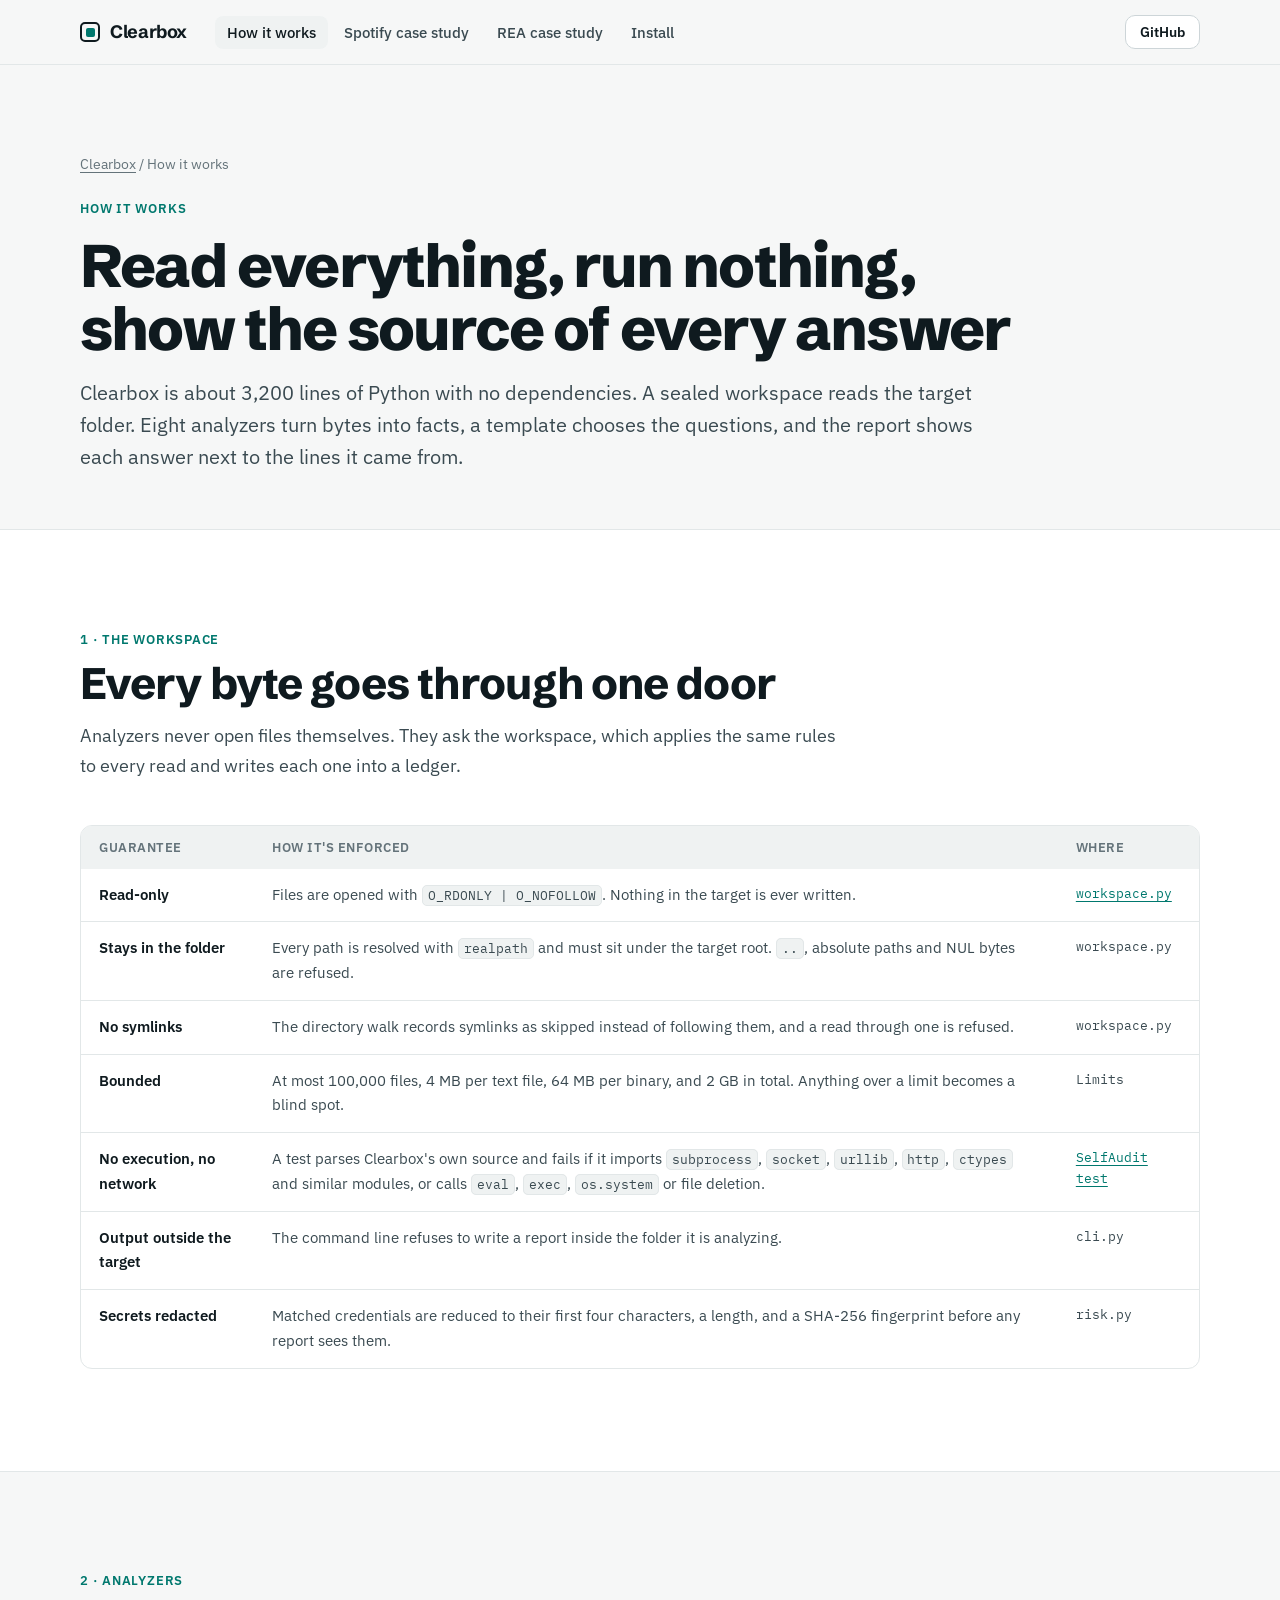
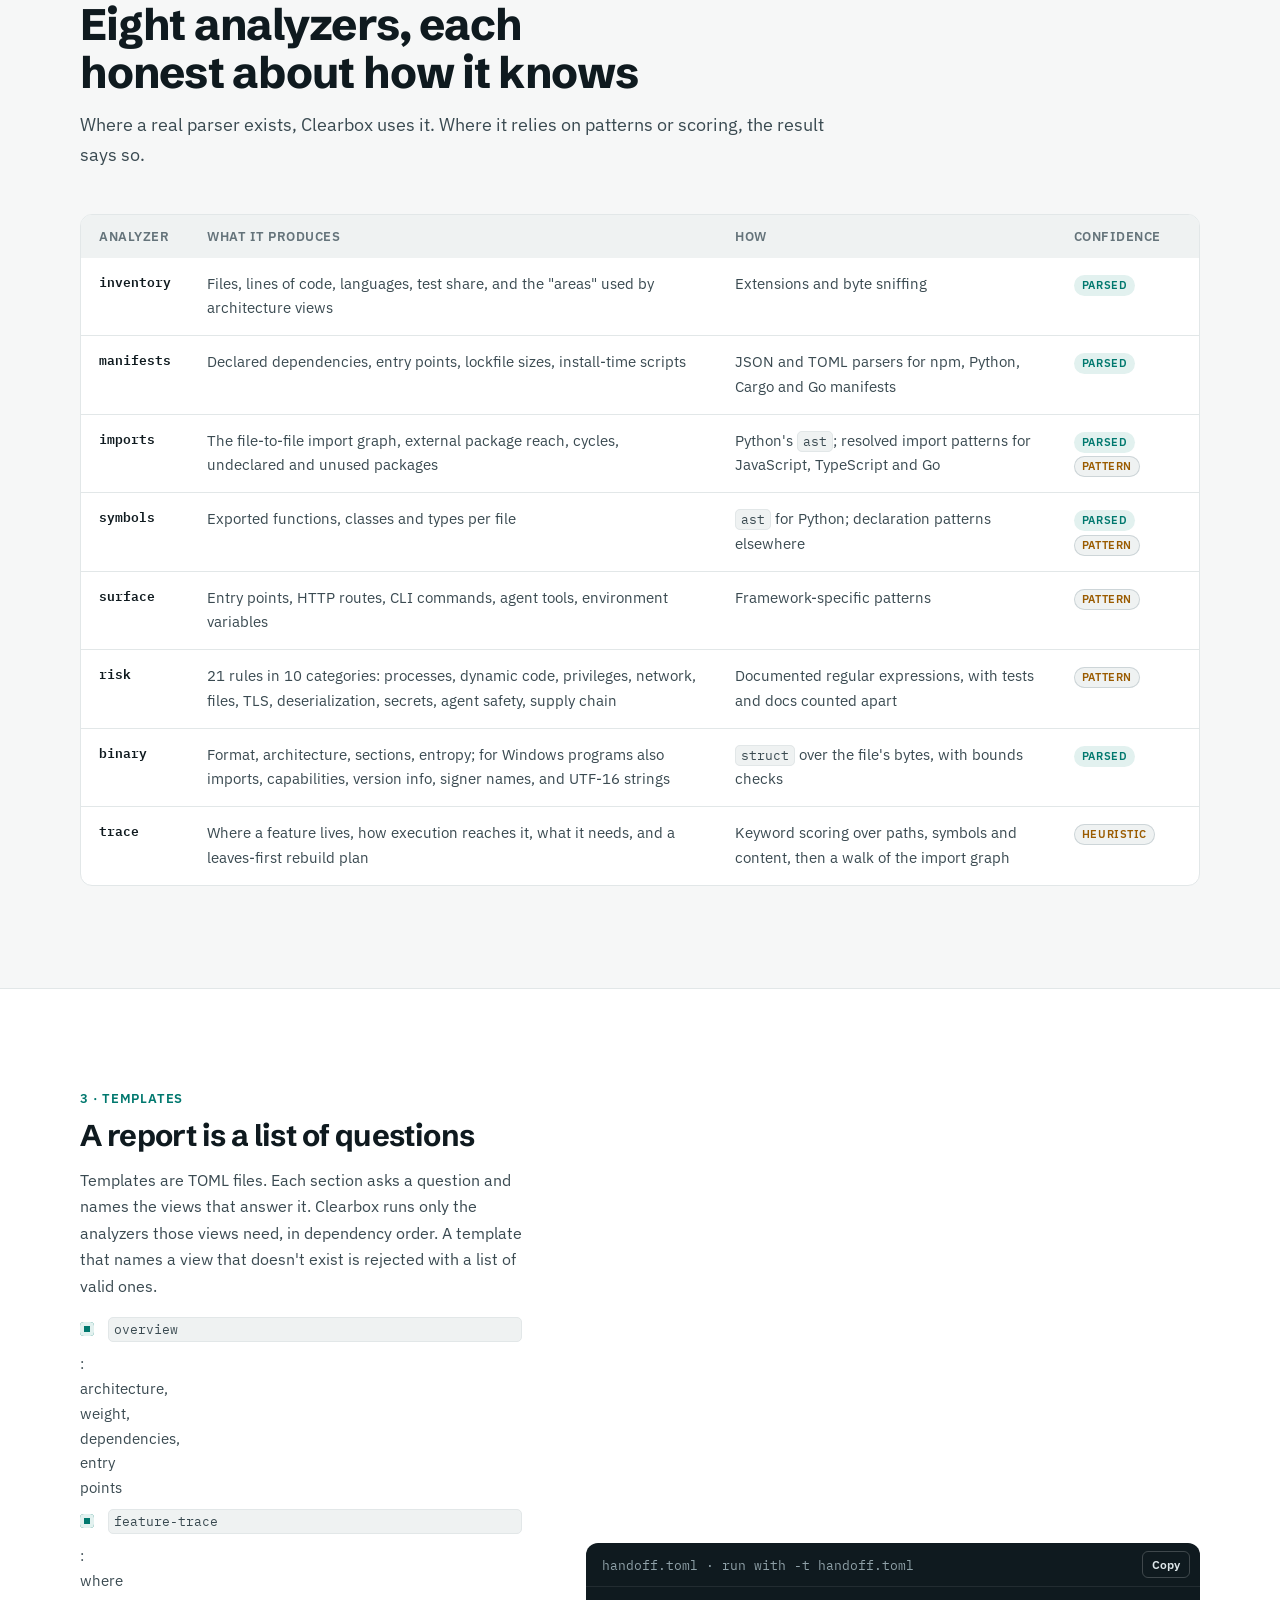
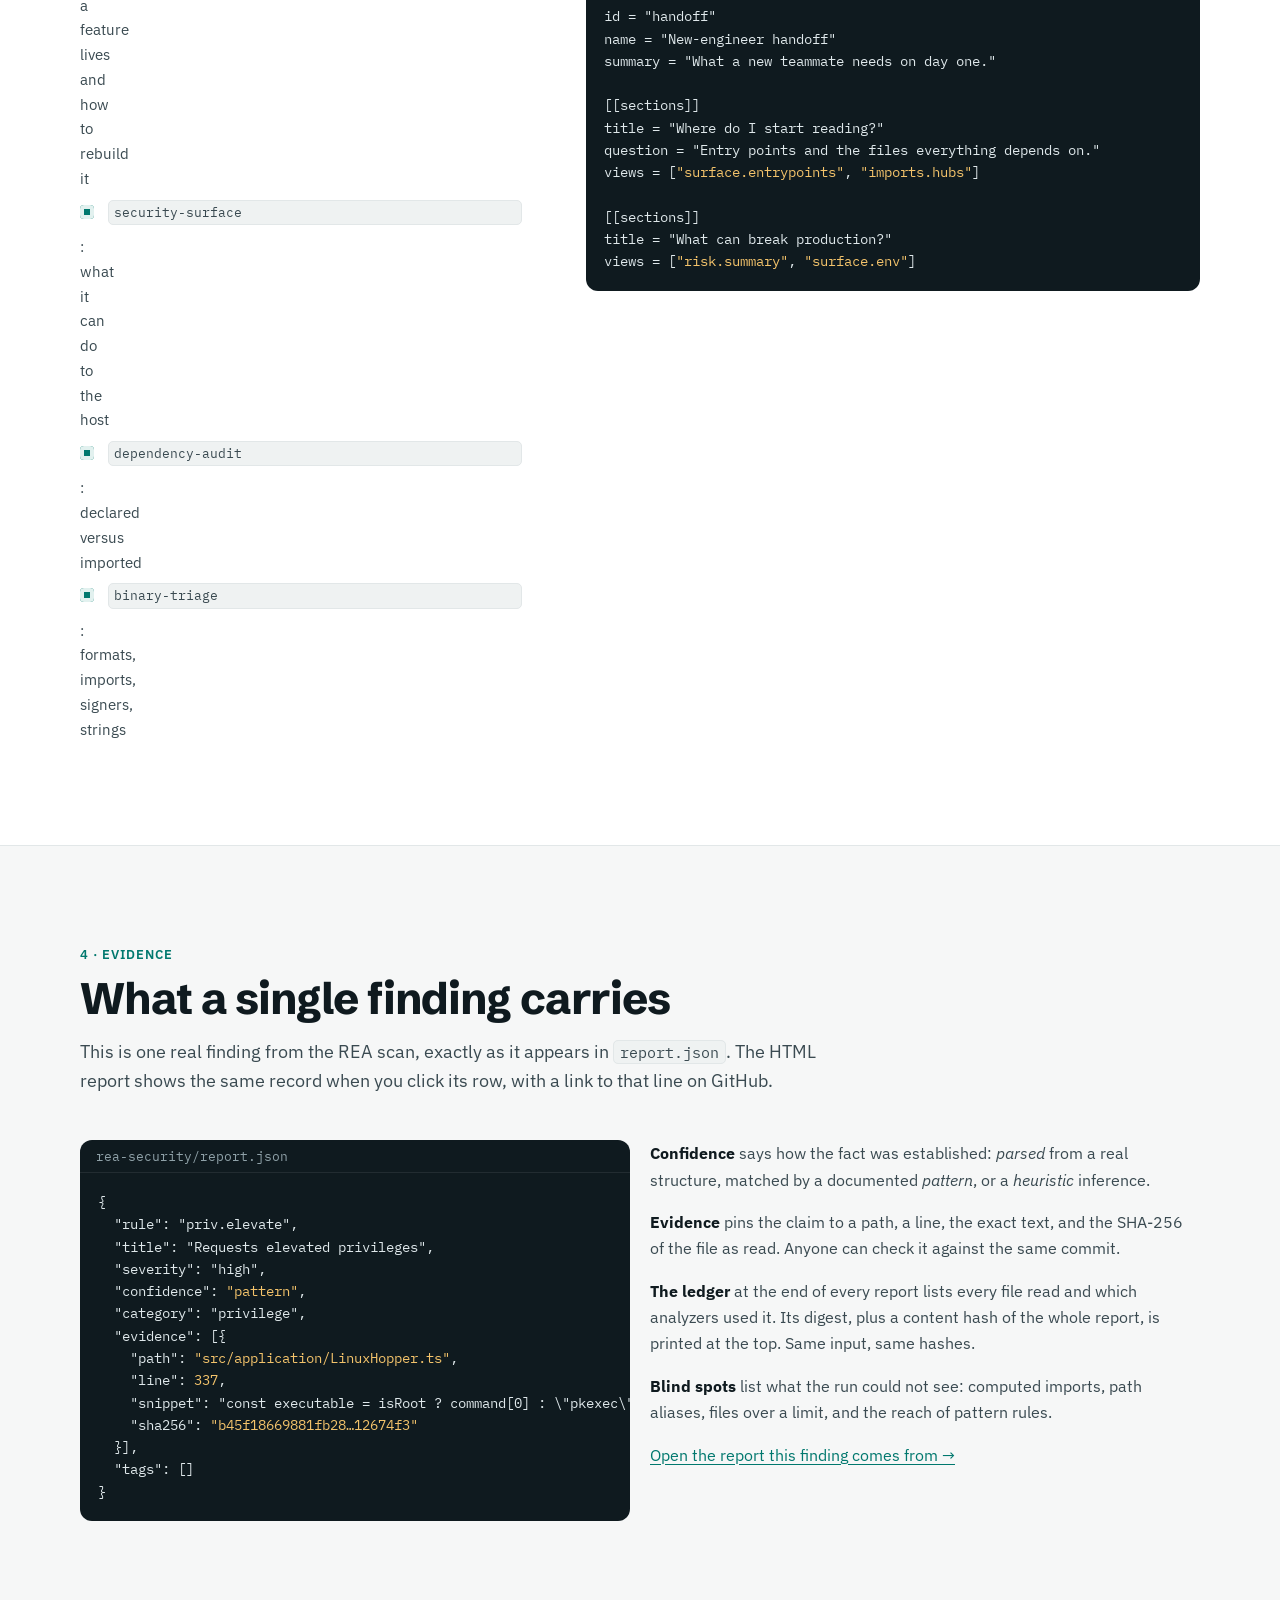
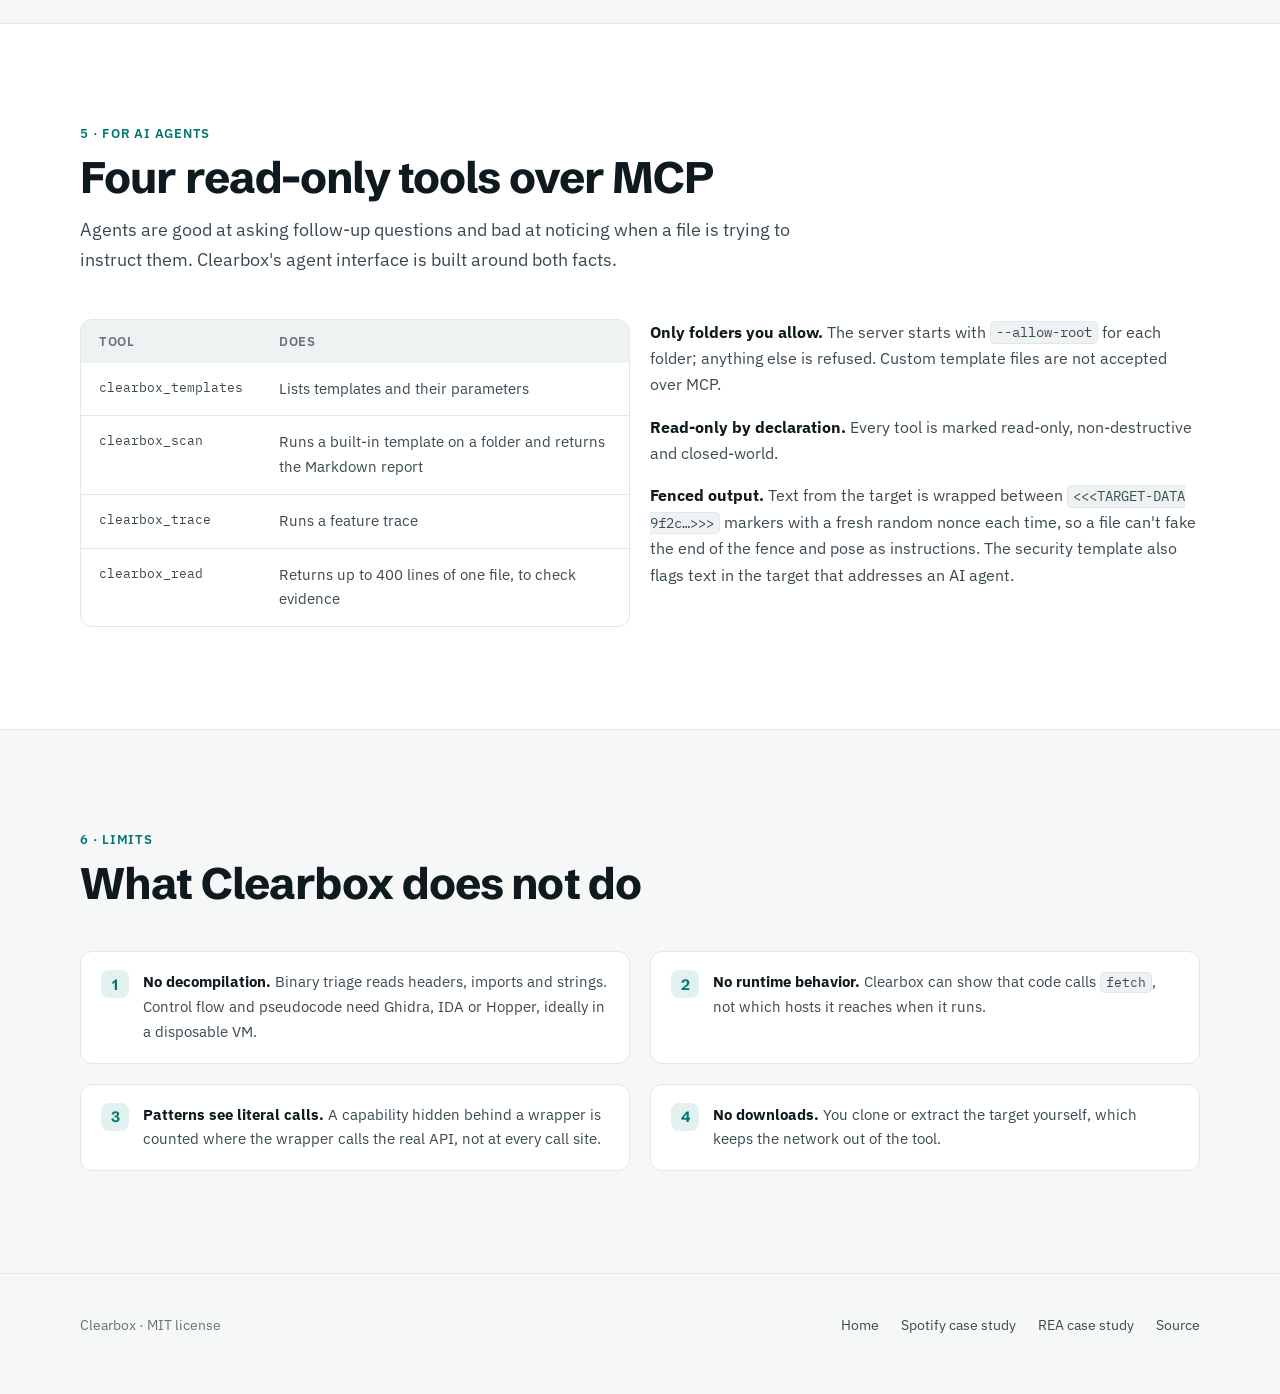
==== site/how-it-works/index.html @ 65441fc2 "Redesign the site and reports; add the full Spotify case study The site becomes four pages on one de" ====
<!doctype html>
<html lang="en">
<head>
<meta charset="utf-8">
<meta name="viewport" content="width=device-width, initial-scale=1, viewport-fit=cover">
<title>How Clearbox Works</title>
<meta name="description" content="Clearbox's read-only workspace, its eight analyzers, templates, evidence model, and agent interface, and how each safety guarantee is enforced.">
<link rel="icon" href="../assets/favicon.svg" type="image/svg+xml">
<link rel="preconnect" href="https://fonts.googleapis.com">
<link rel="preconnect" href="https://fonts.gstatic.com" crossorigin>
<link rel="stylesheet" href="https://fonts.googleapis.com/css2?family=IBM+Plex+Mono:wght@400;500&family=IBM+Plex+Sans:wght@400;500;600&family=Schibsted+Grotesk:wght@600;700;800&display=swap">
<link rel="stylesheet" href="../assets/site.css">
</head>
<body>
<header class="nav">
  <div class="container">
    <a class="logo" href="../"><i aria-hidden="true"></i>Clearbox</a>
    <nav class="nav-links" aria-label="Main">
      <a href="./" aria-current="page">How it works</a>
      <a href="../case-studies/spotify/">Spotify case study</a>
      <a href="../case-studies/rea/">REA case study</a>
      <a href="../#install">Install</a>
    </nav>
    <a class="btn small gh" href="https://github.com/vosbek/reverse-enginer-rea">GitHub</a>
    <button class="nav-toggle" type="button" aria-expanded="false">Menu</button>
  </div>
</header>

<main>
  <section class="page-hero">
    <div class="container">
      <div class="crumbs"><a href="../">Clearbox</a> / How it works</div>
      <span class="eyebrow">How it works</span>
      <h1 style="margin-top:14px">Read everything, run nothing, show the source of every answer</h1>
      <p class="lead">Clearbox is about 3,200 lines of Python with no dependencies. A sealed workspace reads the target folder. Eight analyzers turn bytes into facts, a template chooses the questions, and the report shows each answer next to the lines it came from.</p>
    </div>
  </section>

  <section class="band tint">
    <div class="container">
      <div class="section-head">
        <span class="eyebrow">1 · The workspace</span>
        <h2>Every byte goes through one door</h2>
        <p>Analyzers never open files themselves. They ask the workspace, which applies the same rules to every read and writes each one into a ledger.</p>
      </div>
      <div class="table-wrap">
        <table>
          <thead><tr><th scope="col">Guarantee</th><th scope="col">How it's enforced</th><th scope="col">Where</th></tr></thead>
          <tbody>
            <tr><th scope="row">Read-only</th><td>Files are opened with <code>O_RDONLY | O_NOFOLLOW</code>. Nothing in the target is ever written.</td><td class="mono"><a href="https://github.com/vosbek/reverse-enginer-rea/blob/main/clearbox/workspace.py">workspace.py</a></td></tr>
            <tr><th scope="row">Stays in the folder</th><td>Every path is resolved with <code>realpath</code> and must sit under the target root. <code>..</code>, absolute paths and NUL bytes are refused.</td><td class="mono">workspace.py</td></tr>
            <tr><th scope="row">No symlinks</th><td>The directory walk records symlinks as skipped instead of following them, and a read through one is refused.</td><td class="mono">workspace.py</td></tr>
            <tr><th scope="row">Bounded</th><td>At most 100,000 files, 4 MB per text file, 64 MB per binary, and 2 GB in total. Anything over a limit becomes a blind spot.</td><td class="mono">Limits</td></tr>
            <tr><th scope="row">No execution, no network</th><td>A test parses Clearbox's own source and fails if it imports <code>subprocess</code>, <code>socket</code>, <code>urllib</code>, <code>http</code>, <code>ctypes</code> and similar modules, or calls <code>eval</code>, <code>exec</code>, <code>os.system</code> or file deletion.</td><td class="mono"><a href="https://github.com/vosbek/reverse-enginer-rea/blob/main/tests/test_clearbox.py">SelfAudit test</a></td></tr>
            <tr><th scope="row">Output outside the target</th><td>The command line refuses to write a report inside the folder it is analyzing.</td><td class="mono">cli.py</td></tr>
            <tr><th scope="row">Secrets redacted</th><td>Matched credentials are reduced to their first four characters, a length, and a SHA-256 fingerprint before any report sees them.</td><td class="mono">risk.py</td></tr>
          </tbody>
        </table>
      </div>
    </div>
  </section>

  <section class="band">
    <div class="container">
      <div class="section-head">
        <span class="eyebrow">2 · Analyzers</span>
        <h2>Eight analyzers, each honest about how it knows</h2>
        <p>Where a real parser exists, Clearbox uses it. Where it relies on patterns or scoring, the result says so.</p>
      </div>
      <div class="table-wrap">
        <table>
          <thead><tr><th scope="col">Analyzer</th><th scope="col">What it produces</th><th scope="col">How</th><th scope="col">Confidence</th></tr></thead>
          <tbody>
            <tr><th scope="row" class="mono">inventory</th><td>Files, lines of code, languages, test share, and the "areas" used by architecture views</td><td>Extensions and byte sniffing</td><td><span class="conf">Parsed</span></td></tr>
            <tr><th scope="row" class="mono">manifests</th><td>Declared dependencies, entry points, lockfile sizes, install-time scripts</td><td>JSON and TOML parsers for npm, Python, Cargo and Go manifests</td><td><span class="conf">Parsed</span></td></tr>
            <tr><th scope="row" class="mono">imports</th><td>The file-to-file import graph, external package reach, cycles, undeclared and unused packages</td><td>Python's <code>ast</code>; resolved import patterns for JavaScript, TypeScript and Go</td><td><span class="conf">Parsed</span> <span class="conf inferred">Pattern</span></td></tr>
            <tr><th scope="row" class="mono">symbols</th><td>Exported functions, classes and types per file</td><td><code>ast</code> for Python; declaration patterns elsewhere</td><td><span class="conf">Parsed</span> <span class="conf inferred">Pattern</span></td></tr>
            <tr><th scope="row" class="mono">surface</th><td>Entry points, HTTP routes, CLI commands, agent tools, environment variables</td><td>Framework-specific patterns</td><td><span class="conf inferred">Pattern</span></td></tr>
            <tr><th scope="row" class="mono">risk</th><td>21 rules in 10 categories: processes, dynamic code, privileges, network, files, TLS, deserialization, secrets, agent safety, supply chain</td><td>Documented regular expressions, with tests and docs counted apart</td><td><span class="conf inferred">Pattern</span></td></tr>
            <tr><th scope="row" class="mono">binary</th><td>Format, architecture, sections, entropy; for Windows programs also imports, capabilities, version info, signer names, and UTF-16 strings</td><td><code>struct</code> over the file's bytes, with bounds checks</td><td><span class="conf">Parsed</span></td></tr>
            <tr><th scope="row" class="mono">trace</th><td>Where a feature lives, how execution reaches it, what it needs, and a leaves-first rebuild plan</td><td>Keyword scoring over paths, symbols and content, then a walk of the import graph</td><td><span class="conf inferred">Heuristic</span></td></tr>
          </tbody>
        </table>
      </div>
    </div>
  </section>

  <section class="band tint">
    <div class="container">
      <div class="feature">
        <div class="text">
          <span class="eyebrow">3 · Templates</span>
          <h3>A report is a list of questions</h3>
          <p>Templates are TOML files. Each section asks a question and names the views that answer it. Clearbox runs only the analyzers those views need, in dependency order. A template that names a view that doesn't exist is rejected with a list of valid ones.</p>
          <ul class="checks">
            <li><code>overview</code>: architecture, weight, dependencies, entry points</li>
            <li><code>feature-trace</code>: where a feature lives and how to rebuild it</li>
            <li><code>security-surface</code>: what it can do to the host</li>
            <li><code>dependency-audit</code>: declared versus imported</li>
            <li><code>binary-triage</code>: formats, imports, signers, strings</li>
          </ul>
        </div>
        <div class="code"><div class="bar"><span>handoff.toml · run with -t handoff.toml</span><button class="copy" type="button" data-copy="tpl">Copy</button></div>
<pre id="tpl">id = "handoff"
name = "New-engineer handoff"
summary = "What a new teammate needs on day one."

[[sections]]
title = "Where do I start reading?"
question = "Entry points and the files everything depends on."
views = [<span class="k">"surface.entrypoints"</span>, <span class="k">"imports.hubs"</span>]

[[sections]]
title = "What can break production?"
views = [<span class="k">"risk.summary"</span>, <span class="k">"surface.env"</span>]</pre></div>
      </div>
    </div>
  </section>

  <section class="band">
    <div class="container">
      <div class="section-head">
        <span class="eyebrow">4 · Evidence</span>
        <h2>What a single finding carries</h2>
        <p>This is one real finding from the REA scan, exactly as it appears in <code>report.json</code>. The HTML report shows the same record when you click its row, with a link to that line on GitHub.</p>
      </div>
      <div class="grid-2" style="align-items:start">
        <div class="code"><div class="bar"><span>rea-security/report.json</span></div>
<pre>{
  "rule": "priv.elevate",
  "title": "Requests elevated privileges",
  "severity": "high",
  "confidence": <span class="k">"pattern"</span>,
  "category": "privilege",
  "evidence": [{
    "path": <span class="k">"src/application/LinuxHopper.ts"</span>,
    "line": <span class="k">337</span>,
    "snippet": "const executable = isRoot ? command[0] : \"pkexec\";",
    "sha256": <span class="k">"b45f18669881fb28…12674f3"</span>
  }],
  "tags": []
}</pre></div>
        <div class="prose">
          <p><strong>Confidence</strong> says how the fact was established: <em>parsed</em> from a real structure, matched by a documented <em>pattern</em>, or a <em>heuristic</em> inference.</p>
          <p><strong>Evidence</strong> pins the claim to a path, a line, the exact text, and the SHA-256 of the file as read. Anyone can check it against the same commit.</p>
          <p><strong>The ledger</strong> at the end of every report lists every file read and which analyzers used it. Its digest, plus a content hash of the whole report, is printed at the top. Same input, same hashes.</p>
          <p><strong>Blind spots</strong> list what the run could not see: computed imports, path aliases, files over a limit, and the reach of pattern rules.</p>
          <p><a href="../demo/rea-security/">Open the report this finding comes from →</a></p>
        </div>
      </div>
    </div>
  </section>

  <section class="band tint">
    <div class="container">
      <div class="section-head">
        <span class="eyebrow">5 · For AI agents</span>
        <h2>Four read-only tools over MCP</h2>
        <p>Agents are good at asking follow-up questions and bad at noticing when a file is trying to instruct them. Clearbox's agent interface is built around both facts.</p>
      </div>
      <div class="grid-2" style="align-items:start">
        <div class="table-wrap">
          <table>
            <thead><tr><th scope="col">Tool</th><th scope="col">Does</th></tr></thead>
            <tbody>
              <tr><td class="mono">clearbox_templates</td><td>Lists templates and their parameters</td></tr>
              <tr><td class="mono">clearbox_scan</td><td>Runs a built-in template on a folder and returns the Markdown report</td></tr>
              <tr><td class="mono">clearbox_trace</td><td>Runs a feature trace</td></tr>
              <tr><td class="mono">clearbox_read</td><td>Returns up to 400 lines of one file, to check evidence</td></tr>
            </tbody>
          </table>
        </div>
        <div class="prose">
          <p><strong>Only folders you allow.</strong> The server starts with <code>--allow-root</code> for each folder; anything else is refused. Custom template files are not accepted over MCP.</p>
          <p><strong>Read-only by declaration.</strong> Every tool is marked read-only, non-destructive and closed-world.</p>
          <p><strong>Fenced output.</strong> Text from the target is wrapped between <code>&lt;&lt;&lt;TARGET-DATA 9f2c…&gt;&gt;&gt;</code> markers with a fresh random nonce each time, so a file can't fake the end of the fence and pose as instructions. The security template also flags text in the target that addresses an AI agent.</p>
        </div>
      </div>
    </div>
  </section>

  <section class="band">
    <div class="container">
      <div class="section-head">
        <span class="eyebrow">6 · Limits</span>
        <h2>What Clearbox does not do</h2>
      </div>
      <div class="grid-2">
        <div class="note"><span class="i">1</span><p><strong>No decompilation.</strong> Binary triage reads headers, imports and strings. Control flow and pseudocode need Ghidra, IDA or Hopper, ideally in a disposable VM.</p></div>
        <div class="note"><span class="i">2</span><p><strong>No runtime behavior.</strong> Clearbox can show that code calls <code>fetch</code>, not which hosts it reaches when it runs.</p></div>
        <div class="note"><span class="i">3</span><p><strong>Patterns see literal calls.</strong> A capability hidden behind a wrapper is counted where the wrapper calls the real API, not at every call site.</p></div>
        <div class="note"><span class="i">4</span><p><strong>No downloads.</strong> You clone or extract the target yourself, which keeps the network out of the tool.</p></div>
      </div>
    </div>
  </section>
</main>

<footer class="site">
  <div class="container">
    <span>Clearbox · MIT license</span>
    <nav aria-label="Footer"><a href="../">Home</a><a href="../case-studies/spotify/">Spotify case study</a><a href="../case-studies/rea/">REA case study</a><a href="https://github.com/vosbek/reverse-enginer-rea">Source</a></nav>
  </div>
</footer>
<script src="../assets/site.js"></script>
</body>
</html>
---- site/assets/site.css ----
/* Clearbox site. Technical-product layout: white paper, near-black ink, one teal accent,
   amber reserved for "this is the evidence". Screenshots sit in neutral frames; diagrams and
   charts draw only from the tokens below. */
:root {
  --bg: #f6f7f7; --surface: #ffffff; --surface-2: #eff2f2; --ink: #0f1a1f; --ink-2: #3a4a51; --muted: #64737a;
  --line: #e2e7e8; --line-2: #cdd5d8;
  --accent: #00786e; --accent-strong: #005d55; --accent-soft: #e2f1ef; --on-accent: #ffffff;
  --mark: #fbe7b5; --mark-ink: #4a3200;
  --data-1: #008a7e; --data-2: #b06f00;
  --high: #b42f25; --medium: #9a5b00; --good: #2f7a3a;
  --code-bg: #0f1a1f; --code-ink: #dfe8eb; --code-muted: #8fa1a8; --code-hl: #f3c36b;
  --display: "Schibsted Grotesk", "Segoe UI", system-ui, -apple-system, sans-serif;
  --body: "IBM Plex Sans", "Segoe UI", system-ui, -apple-system, sans-serif;
  --mono: "IBM Plex Mono", ui-monospace, "SF Mono", "Cascadia Mono", Menlo, Consolas, monospace;
  --radius: 12px;
  --shadow: 0 1px 2px rgb(15 26 31 / .06), 0 12px 32px -12px rgb(15 26 31 / .18);
}
@media (prefers-color-scheme: dark) { :root:not([data-theme="light"]) {
  --bg: #0b1013; --surface: #11181c; --surface-2: #172126; --ink: #e4ecef; --ink-2: #b9c6cc; --muted: #8b9ba2;
  --line: #1f2a30; --line-2: #2c3a41;
  --accent: #3cc2b5; --accent-strong: #6fd6cb; --accent-soft: #11302d; --on-accent: #06211e;
  --mark: #4a3a12; --mark-ink: #ffe3a3;
  --data-1: #19a99d; --data-2: #bd8420;
  --high: #f08378; --medium: #e2a94e; --good: #8fca83;
  --code-bg: #070b0d; --code-ink: #dfe8eb; --code-muted: #7d9097; --code-hl: #f3c36b;
  --shadow: 0 1px 2px rgb(0 0 0 / .4), 0 16px 40px -16px rgb(0 0 0 / .7); color-scheme: dark } }
:root[data-theme="dark"] {
  --bg: #0b1013; --surface: #11181c; --surface-2: #172126; --ink: #e4ecef; --ink-2: #b9c6cc; --muted: #8b9ba2;
  --line: #1f2a30; --line-2: #2c3a41;
  --accent: #3cc2b5; --accent-strong: #6fd6cb; --accent-soft: #11302d; --on-accent: #06211e;
  --mark: #4a3a12; --mark-ink: #ffe3a3;
  --data-1: #19a99d; --data-2: #bd8420;
  --high: #f08378; --medium: #e2a94e; --good: #8fca83;
  --code-bg: #070b0d; --code-ink: #dfe8eb; --code-muted: #7d9097; --code-hl: #f3c36b;
  --shadow: 0 1px 2px rgb(0 0 0 / .4), 0 16px 40px -16px rgb(0 0 0 / .7); color-scheme: dark }

* { box-sizing: border-box; }
html { scroll-behavior: smooth; scroll-padding-top: 80px; }
@media (prefers-reduced-motion: reduce) { html { scroll-behavior: auto; } }
body { margin: 0; background: var(--bg); color: var(--ink); font: 16px/1.65 var(--body); -webkit-font-smoothing: antialiased; }
img { max-width: 100%; height: auto; display: block; }
a { color: var(--accent); text-underline-offset: 3px; }
a:hover { color: var(--accent-strong); }
:focus-visible { outline: 2px solid var(--accent); outline-offset: 3px; border-radius: 4px; }
h1, h2, h3, h4 { font-family: var(--display); margin: 0; text-wrap: balance; letter-spacing: -.02em; color: var(--ink); }
p { margin: 0; }
code, kbd, pre { font-family: var(--mono); }
:not(pre) > code { font-size: .86em; background: var(--surface-2); border: 1px solid var(--line); border-radius: 5px; padding: .08em .38em; overflow-wrap: anywhere; }
.container { max-width: 1200px; margin: 0 auto; padding-inline: clamp(16px, 4vw, 40px); }
.narrow { max-width: 820px; }
.sr { position: absolute; width: 1px; height: 1px; overflow: hidden; clip: rect(0 0 0 0); white-space: nowrap; }

/* ---------- nav ---------- */
.nav { position: sticky; top: env(safe-area-inset-top, 0px); z-index: 20; background: color-mix(in srgb, var(--bg) 86%, transparent);
  backdrop-filter: saturate(1.4) blur(10px); -webkit-backdrop-filter: saturate(1.4) blur(10px); border-bottom: 1px solid var(--line); }
.nav .container { display: flex; align-items: center; gap: 28px; height: 64px; }
.logo { display: inline-flex; align-items: center; gap: 10px; font: 700 18px/1 var(--display); color: var(--ink); text-decoration: none; letter-spacing: -.02em; }
.logo:hover { color: var(--ink); }
.logo i { width: 20px; height: 20px; border: 2.5px solid currentColor; border-radius: 5px; position: relative; flex: none; }
.logo i::after { content: ""; position: absolute; inset: 3.5px; border-radius: 2px; background: var(--accent); }
.nav-links { display: flex; gap: 4px; flex: 1; }
.nav-links a { color: var(--ink-2); text-decoration: none; font: 500 15px/1 var(--body); padding: 9px 12px; border-radius: 8px; }
.nav-links a:hover, .nav-links a[aria-current="page"] { color: var(--ink); background: var(--surface-2); }
.btn { display: inline-flex; align-items: center; justify-content: center; gap: 8px; font: 600 15px/1 var(--body); padding: 12px 18px;
  border-radius: 10px; text-decoration: none; border: 1px solid var(--line-2); color: var(--ink); background: var(--surface); white-space: nowrap; }
.btn:hover { color: var(--ink); border-color: var(--ink-2); }
.btn.primary { background: var(--ink); color: var(--bg); border-color: var(--ink); }
.btn.primary:hover { background: var(--ink-2); color: var(--bg); }
.btn.small { padding: 9px 14px; font-size: 14px; }
.btn svg { width: 16px; height: 16px; }
.nav-toggle { display: none; margin-left: auto; background: none; border: 1px solid var(--line-2); border-radius: 8px; color: var(--ink); padding: 8px 10px; font: 600 14px var(--body); }

/* ---------- sections ---------- */
section.band { padding-block: clamp(56px, 8vw, 104px); border-top: 1px solid var(--line); }
section.band.tint { background: var(--surface); }
.eyebrow { display: inline-block; font: 600 13px/1 var(--body); letter-spacing: .06em; text-transform: uppercase; color: var(--accent); }
.section-head { display: grid; gap: 14px; max-width: 760px; margin-bottom: 44px; }
.section-head h2 { font-size: clamp(30px, 3.6vw, 44px); line-height: 1.08; font-weight: 750; }
.section-head p { font-size: 18px; color: var(--ink-2); }
.lead { font-size: clamp(18px, 1.6vw, 20px); color: var(--ink-2); line-height: 1.6; }
.prose { display: grid; gap: 16px; max-width: 70ch; color: var(--ink-2); }
.prose h3 { font-size: 22px; color: var(--ink); margin-top: 12px; }
.prose strong { color: var(--ink); }

/* ---------- hero ---------- */
.hero { padding-block: clamp(48px, 7vw, 96px) clamp(40px, 6vw, 72px); }
.hero-grid { display: grid; grid-template-columns: minmax(0, 1fr) minmax(0, 1.15fr); gap: clamp(32px, 5vw, 64px); align-items: center; }
.hero h1 { font-size: clamp(38px, 4.6vw, 58px); line-height: 1.02; font-weight: 800; letter-spacing: -.035em; }
.hero .lead { margin-top: 22px; max-width: 34em; }
.cta { display: flex; flex-wrap: wrap; gap: 12px; margin-top: 30px; }
.hero-note { margin-top: 22px; display: flex; flex-wrap: wrap; gap: 6px 18px; font-size: 14px; color: var(--muted); }
.hero-note span { display: inline-flex; align-items: center; gap: 7px; }
.hero-note span::before { content: ""; width: 6px; height: 6px; border-radius: 50%; background: var(--accent); }
.page-hero { padding-block: clamp(48px, 7vw, 88px) clamp(32px, 5vw, 56px); }
.page-hero h1 { font-size: clamp(36px, 5vw, 60px); line-height: 1.04; font-weight: 800; letter-spacing: -.03em; max-width: 18em; }
.page-hero .lead { margin-top: 18px; max-width: 46em; }
.crumbs { font-size: 14px; color: var(--muted); margin-bottom: 18px; }
.crumbs a { color: var(--muted); }

/* ---------- frames (screenshots) ---------- */
.frame { border-radius: var(--radius); background: var(--surface); border: 1px solid var(--line); box-shadow: var(--shadow); overflow: hidden; min-width: 0; }
.frame .chrome { display: flex; align-items: center; gap: 7px; height: 34px; padding-inline: 12px; border-bottom: 1px solid var(--line); background: var(--surface-2); }
.frame .chrome i { width: 10px; height: 10px; border-radius: 50%; background: var(--line-2); }
.frame .chrome span { margin-left: 10px; font: 12px var(--mono); color: var(--muted); white-space: nowrap; overflow: hidden; text-overflow: ellipsis; }
.frame img { width: 100%; aspect-ratio: 16 / 10; object-fit: cover; object-position: top left; }
figure { margin: 0; display: grid; gap: 12px; min-width: 0; align-content: start; }
figcaption { font-size: 14px; color: var(--muted); }
.callout-tag { position: absolute; display: grid; gap: 6px; background: var(--surface); border: 1px solid var(--line-2); border-radius: 10px; box-shadow: var(--shadow);
  padding: 12px 14px; font-size: 13px; max-width: 300px; }
.callout-tag b { font: 600 13px var(--body); color: var(--ink); }
.callout-tag code { font-size: 12px; background: var(--mark); color: var(--mark-ink); border: 0; white-space: nowrap; }
.hero-visual { position: relative; }
.hero-visual .callout-tag { left: -28px; bottom: -26px; }

/* ---------- metrics ---------- */
.metrics { display: grid; grid-template-columns: repeat(4, minmax(0, 1fr)); border: 1px solid var(--line); border-radius: var(--radius); background: var(--surface); overflow: hidden; }
.metric { padding: 22px 24px; display: grid; gap: 6px; align-content: start; border-right: 1px solid var(--line); }
.metric:last-child { border-right: 0; }
.metric .v { font: 750 clamp(28px, 3vw, 38px)/1 var(--display); letter-spacing: -.03em; font-variant-numeric: tabular-nums; }
.metric .l { font-size: 14px; color: var(--ink-2); }

/* ---------- cards & grids ---------- */
.grid-2 { display: grid; grid-template-columns: repeat(2, minmax(0, 1fr)); gap: 20px; }
.grid-3 { display: grid; grid-template-columns: repeat(3, minmax(0, 1fr)); gap: 20px; }
.card { background: var(--surface); border: 1px solid var(--line); border-radius: var(--radius); padding: 24px; display: grid; gap: 10px; align-content: start; min-width: 0; }
.card h3 { font-size: 19px; line-height: 1.25; }
.card p { color: var(--ink-2); font-size: 15px; }
.card .icon { width: 36px; height: 36px; border-radius: 9px; background: var(--accent-soft); color: var(--accent); display: grid; place-items: center; }
.card .icon svg { width: 20px; height: 20px; }
a.card { text-decoration: none; color: inherit; }
a.card:hover { border-color: var(--line-2); box-shadow: var(--shadow); color: inherit; }
.card .more { font: 600 14px var(--body); color: var(--accent); margin-top: 4px; }
.study { display: grid; grid-template-columns: minmax(0, 1fr) minmax(0, 1fr); gap: 0; padding: 0; overflow: hidden; }
.study .body { padding: 32px; display: grid; gap: 14px; align-content: start; }
.study .body h3 { font-size: 26px; }
.study .shot { background: var(--surface-2); border-left: 1px solid var(--line); display: grid; align-items: end; padding: 28px 0 0 28px; overflow: hidden; }
.study .shot img { border-radius: 8px 0 0 0; border: 1px solid var(--line); border-right: 0; border-bottom: 0; box-shadow: var(--shadow); }
.kv { display: grid; grid-template-columns: repeat(3, minmax(0, 1fr)); gap: 12px; margin-top: 6px; }
.kv div { display: grid; gap: 2px; }
.kv b { font: 750 24px/1.1 var(--display); letter-spacing: -.02em; font-variant-numeric: tabular-nums; }
.kv span { font-size: 13px; color: var(--muted); }

/* ---------- feature rows ---------- */
.feature { display: grid; grid-template-columns: minmax(0, .9fr) minmax(0, 1.25fr); gap: clamp(28px, 5vw, 64px); align-items: center; }
.feature + .feature { margin-top: clamp(56px, 7vw, 88px); }
.feature.flip > :first-child { order: 2; }
.feature .text { display: grid; gap: 14px; }
.feature h3 { font-size: clamp(24px, 2.4vw, 30px); line-height: 1.15; }
.feature p { color: var(--ink-2); }
.checks { list-style: none; margin: 4px 0 0; padding: 0; display: grid; gap: 8px; color: var(--ink-2); font-size: 15px; }
.checks li { display: grid; grid-template-columns: 18px minmax(0, 1fr); gap: 10px; }
.checks li::before { content: ""; width: 14px; height: 14px; margin-top: 5px; border-radius: 4px; background: var(--accent-soft); box-shadow: inset 0 0 0 4px var(--accent-soft), inset 0 0 0 10px var(--accent); }

/* ---------- tables ---------- */
.table-wrap { overflow-x: auto; border: 1px solid var(--line); border-radius: var(--radius); background: var(--surface); }
table { border-collapse: collapse; width: 100%; font-size: 15px; }
th, td { text-align: left; vertical-align: top; padding: 14px 18px; border-bottom: 1px solid var(--line); }
tr:last-child td, tr:last-child th { border-bottom: 0; }
thead th { font: 600 12.5px/1.2 var(--body); letter-spacing: .04em; text-transform: uppercase; color: var(--muted); background: var(--surface-2); white-space: nowrap; }
tbody th { font-weight: 600; color: var(--ink); }
td { color: var(--ink-2); }
td.mono, .mono { font-family: var(--mono); font-size: 13px; }
td.us { color: var(--ink); }
.yes, .no { display: inline-flex; align-items: center; gap: 8px; }
.yes::before, .no::before { content: ""; width: 8px; height: 8px; border-radius: 50%; flex: none; }
.yes::before { background: var(--good); } .no::before { background: var(--high); }

/* ---------- code ---------- */
.code { background: var(--code-bg); color: var(--code-ink); border-radius: var(--radius); overflow: hidden; min-width: 0; }
.code .bar { display: flex; justify-content: space-between; align-items: center; padding: 8px 10px 8px 16px; border-bottom: 1px solid rgb(255 255 255 / .08); font: 12.5px var(--mono); color: var(--code-muted); }
.code pre { margin: 0; padding: 18px; overflow-x: auto; font-size: 13.5px; line-height: 1.65; }
.code .c { color: var(--code-muted); } .code .k { color: var(--code-hl); }
.copy { font: 600 12px var(--body); color: var(--code-ink); background: transparent; border: 1px solid rgb(255 255 255 / .2); border-radius: 6px; padding: 5px 9px; cursor: pointer; }
.copy:hover { border-color: rgb(255 255 255 / .5); }

/* ---------- diagrams ---------- */
.diagram { background: var(--surface); border: 1px solid var(--line); border-radius: var(--radius); padding: clamp(16px, 3vw, 28px); overflow-x: auto; }
.diagram svg { display: block; width: 100%; min-width: 760px; height: auto; }
.diagram text { font-family: var(--body); fill: var(--ink); }
.diagram .t-muted { fill: var(--muted); }
.diagram .t-mono { font-family: var(--mono); }
.diagram .box { fill: var(--surface); stroke: var(--line-2); stroke-width: 1.2; }
.diagram .box-soft { fill: var(--surface-2); stroke: var(--line); stroke-width: 1; }
.diagram .box-accent { fill: var(--accent-soft); stroke: var(--accent); stroke-width: 1.4; }
.diagram .box-ext { fill: var(--surface); stroke: var(--line-2); stroke-width: 1.2; stroke-dasharray: 5 4; }
.diagram .wire { fill: none; stroke: var(--ink-2); stroke-width: 1.4; }
.diagram .wire-accent { fill: none; stroke: var(--accent); stroke-width: 1.8; }
.diagram .wire-muted { fill: none; stroke: var(--line-2); stroke-width: 1.4; stroke-dasharray: 4 4; }
.diagram .head { fill: var(--ink-2); } .diagram .head-accent { fill: var(--accent); }
.diagram .dot { fill: var(--accent); }
.diagram .blocked { stroke: var(--high); stroke-width: 2; }

/* ---------- steps / timeline ---------- */
.timeline { list-style: none; margin: 0; padding: 0; display: grid; gap: 0; counter-reset: t; }
.timeline > li { counter-increment: t; display: grid; grid-template-columns: 48px minmax(0, 1fr); gap: 0 22px; position: relative; padding-bottom: 36px; }
.timeline > li::before { content: counter(t); width: 40px; height: 40px; border-radius: 50%; display: grid; place-items: center; background: var(--surface);
  border: 1.5px solid var(--accent); color: var(--accent); font: 700 15px var(--display); position: relative; z-index: 1; }
.timeline > li::after { content: ""; position: absolute; left: 19.5px; top: 40px; bottom: 0; width: 1.5px; background: var(--line-2); }
.timeline > li:last-child::after { display: none; }
.timeline .step { display: grid; gap: 8px; padding-top: 6px; min-width: 0; }
.timeline h3 { font-size: 20px; }
.timeline p { color: var(--ink-2); }
.artifacts { display: flex; flex-wrap: wrap; gap: 8px; margin-top: 6px; }
.artifacts a { font: 500 13px var(--body); text-decoration: none; padding: 6px 10px; border-radius: 999px; border: 1px solid var(--line-2); color: var(--ink-2); background: var(--surface); }
.artifacts a:hover { border-color: var(--accent); color: var(--accent); }
.artifacts a span { font-family: var(--mono); font-size: 12px; color: var(--muted); margin-left: 4px; }

/* ---------- findings ---------- */
.findings { display: grid; gap: 16px; }
.finding { display: grid; grid-template-columns: minmax(0, 1fr) minmax(0, 1.05fr); gap: 0; background: var(--surface); border: 1px solid var(--line); border-radius: var(--radius); overflow: hidden; }
.finding .say { padding: 24px; display: grid; gap: 10px; align-content: start; }
.finding .say h3 { font-size: 20px; line-height: 1.25; }
.finding .say p { color: var(--ink-2); font-size: 15px; }
.finding .proof { background: var(--surface-2); border-left: 1px solid var(--line); padding: 20px 22px; display: grid; gap: 8px; align-content: start; min-width: 0; }
.finding .proof .lbl { font: 600 12px var(--body); letter-spacing: .05em; text-transform: uppercase; color: var(--muted); }
.ev { display: grid; grid-template-columns: auto minmax(0, 1fr); border: 1px solid var(--line); border-radius: 8px; overflow: hidden; background: var(--surface); font: 12.5px/1.55 var(--mono); }
.ev .at { background: var(--mark); color: var(--mark-ink); padding: 6px 10px; font-weight: 600; white-space: nowrap; }
.ev .is { padding: 6px 10px; overflow-wrap: anywhere; color: var(--ink); }
.conf { display: inline-flex; align-self: start; justify-self: start; font: 600 11px/1 var(--body); letter-spacing: .05em; text-transform: uppercase; padding: 5px 8px; border-radius: 999px; background: var(--accent-soft); color: var(--accent); }
.conf.inferred { background: var(--surface-2); color: var(--medium); box-shadow: inset 0 0 0 1px var(--line-2); }

/* ---------- charts ---------- */
.chart { background: var(--surface); border: 1px solid var(--line); border-radius: var(--radius); padding: 22px 24px; display: grid; gap: 16px; min-width: 0; align-content: start; }
.chart h3 { font-size: 17px; }
.chart .sub { font-size: 14px; color: var(--muted); margin-top: -10px; }
.hbars { display: grid; gap: 8px; }
.hbar { display: grid; grid-template-columns: 140px minmax(0, 1fr); gap: 14px; align-items: center; font-size: 14px; position: relative; }
.hbar .name { font-family: var(--mono); font-size: 13px; color: var(--ink-2); white-space: nowrap; overflow: hidden; text-overflow: ellipsis; }
.hbar .track { display: flex; align-items: center; gap: 10px; min-width: 0; }
.hbar .fill { height: 18px; background: var(--data-1); border-radius: 0 4px 4px 0; min-width: 3px; flex: none; }
.hbar.hl .fill { background: var(--data-2); }
.hbar .val { font-size: 13px; color: var(--ink-2); font-variant-numeric: tabular-nums; white-space: nowrap; }
.hbar:hover .fill, .hbar:focus-within .fill { filter: brightness(1.12); }
.tip { position: absolute; z-index: 5; pointer-events: none; background: var(--ink); color: var(--bg); font-size: 13px; padding: 8px 10px; border-radius: 8px; max-width: 320px; box-shadow: var(--shadow); }
.tip b { display: block; font-weight: 600; margin-bottom: 2px; }
.filemap { display: grid; gap: 10px; }
.filemap .strip { display: flex; height: 44px; border-radius: 8px; overflow: hidden; gap: 2px; background: var(--surface); }
.filemap .seg { background: var(--data-1); opacity: .9; position: relative; min-width: 3px; }
.filemap .seg.code { opacity: 1; }
.filemap .seg.res { opacity: .62; }
.filemap .seg.small { opacity: .38; }
.filemap .seg.hl { background: var(--data-2); opacity: 1; }
.filemap .seg:hover { filter: brightness(1.15); }
.legend-row { display: flex; flex-wrap: wrap; gap: 8px 18px; font-size: 13px; color: var(--ink-2); }
.legend-row span { display: inline-flex; align-items: center; gap: 7px; }
.legend-row i { width: 12px; height: 12px; border-radius: 3px; background: var(--data-1); }
.legend-row i.res { opacity: .62; } .legend-row i.small { opacity: .38; } .legend-row i.hl { background: var(--data-2); }
details.data { font-size: 14px; color: var(--ink-2); }
details.data summary { cursor: pointer; color: var(--accent); font-weight: 600; }
details.data table { margin-top: 10px; font-size: 13.5px; }
details.data th, details.data td { padding: 8px 12px; }

/* ---------- gallery ---------- */
.gallery { display: grid; grid-template-columns: repeat(6, minmax(0, 1fr)); gap: 18px; }
.gallery figure:nth-child(1) { grid-column: span 4; }
.gallery figure:nth-child(2) { grid-column: span 2; }
.gallery figure:nth-child(n+3) { grid-column: span 2; }
.gallery .phone img { aspect-ratio: auto; max-height: 100%; }
.gallery figure.phone .frame { max-width: 260px; justify-self: center; border-radius: 26px; }
.gallery figure.phone .frame img { aspect-ratio: 390 / 844; }

/* ---------- callouts ---------- */
.note { display: grid; grid-template-columns: auto minmax(0, 1fr); gap: 14px; padding: 18px 20px; border-radius: var(--radius); border: 1px solid var(--line); background: var(--surface); }
.note .i { width: 28px; height: 28px; border-radius: 8px; display: grid; place-items: center; background: var(--accent-soft); color: var(--accent); font: 700 15px var(--display); }
.note.warn .i { background: var(--mark); color: var(--mark-ink); }
.note p { color: var(--ink-2); font-size: 15px; }
.note strong { color: var(--ink); }

/* ---------- footer ---------- */
footer.site { border-top: 1px solid var(--line); padding-block: 40px 56px; color: var(--muted); font-size: 14px; }
footer.site .container { display: flex; flex-wrap: wrap; gap: 16px 40px; justify-content: space-between; align-items: center; }
footer.site nav { display: flex; flex-wrap: wrap; gap: 8px 22px; }
footer.site a { color: var(--ink-2); text-decoration: none; }
footer.site a:hover { color: var(--accent); }

/* ---------- responsive ---------- */
@media (max-width: 1000px) {
  .hero-grid, .feature, .study, .finding { grid-template-columns: minmax(0, 1fr); }
  .feature.flip > :first-child { order: 0; }
  .study .shot { border-left: 0; border-top: 1px solid var(--line); }
  .finding .proof { border-left: 0; border-top: 1px solid var(--line); }
  .grid-3 { grid-template-columns: minmax(0, 1fr); }
  .metrics { grid-template-columns: repeat(2, minmax(0, 1fr)); }
  .metric:nth-child(2) { border-right: 0; }
  .metric:nth-child(-n+2) { border-bottom: 1px solid var(--line); }
  .gallery { grid-template-columns: repeat(2, minmax(0, 1fr)); }
  .gallery figure:nth-child(n) { grid-column: span 2; }
  .hero-visual .callout-tag { position: static; margin-top: 14px; max-width: none; }
}
@media (max-width: 760px) {
  .nav-links { display: none; position: absolute; top: 64px; left: 0; right: 0; flex-direction: column; background: var(--bg); border-bottom: 1px solid var(--line); padding: 8px 16px 16px; }
  .nav.open .nav-links { display: flex; }
  .nav-toggle { display: inline-flex; }
  .nav .gh { display: none; }
  .grid-2 { grid-template-columns: minmax(0, 1fr); }
  .kv { grid-template-columns: repeat(3, minmax(0, 1fr)); }
  .hbar { grid-template-columns: 96px minmax(0, 1fr); }
  .timeline > li { grid-template-columns: 40px minmax(0, 1fr); gap: 0 14px; }
  .timeline > li::before { width: 34px; height: 34px; }
  .timeline > li::after { left: 16.5px; top: 34px; }
}
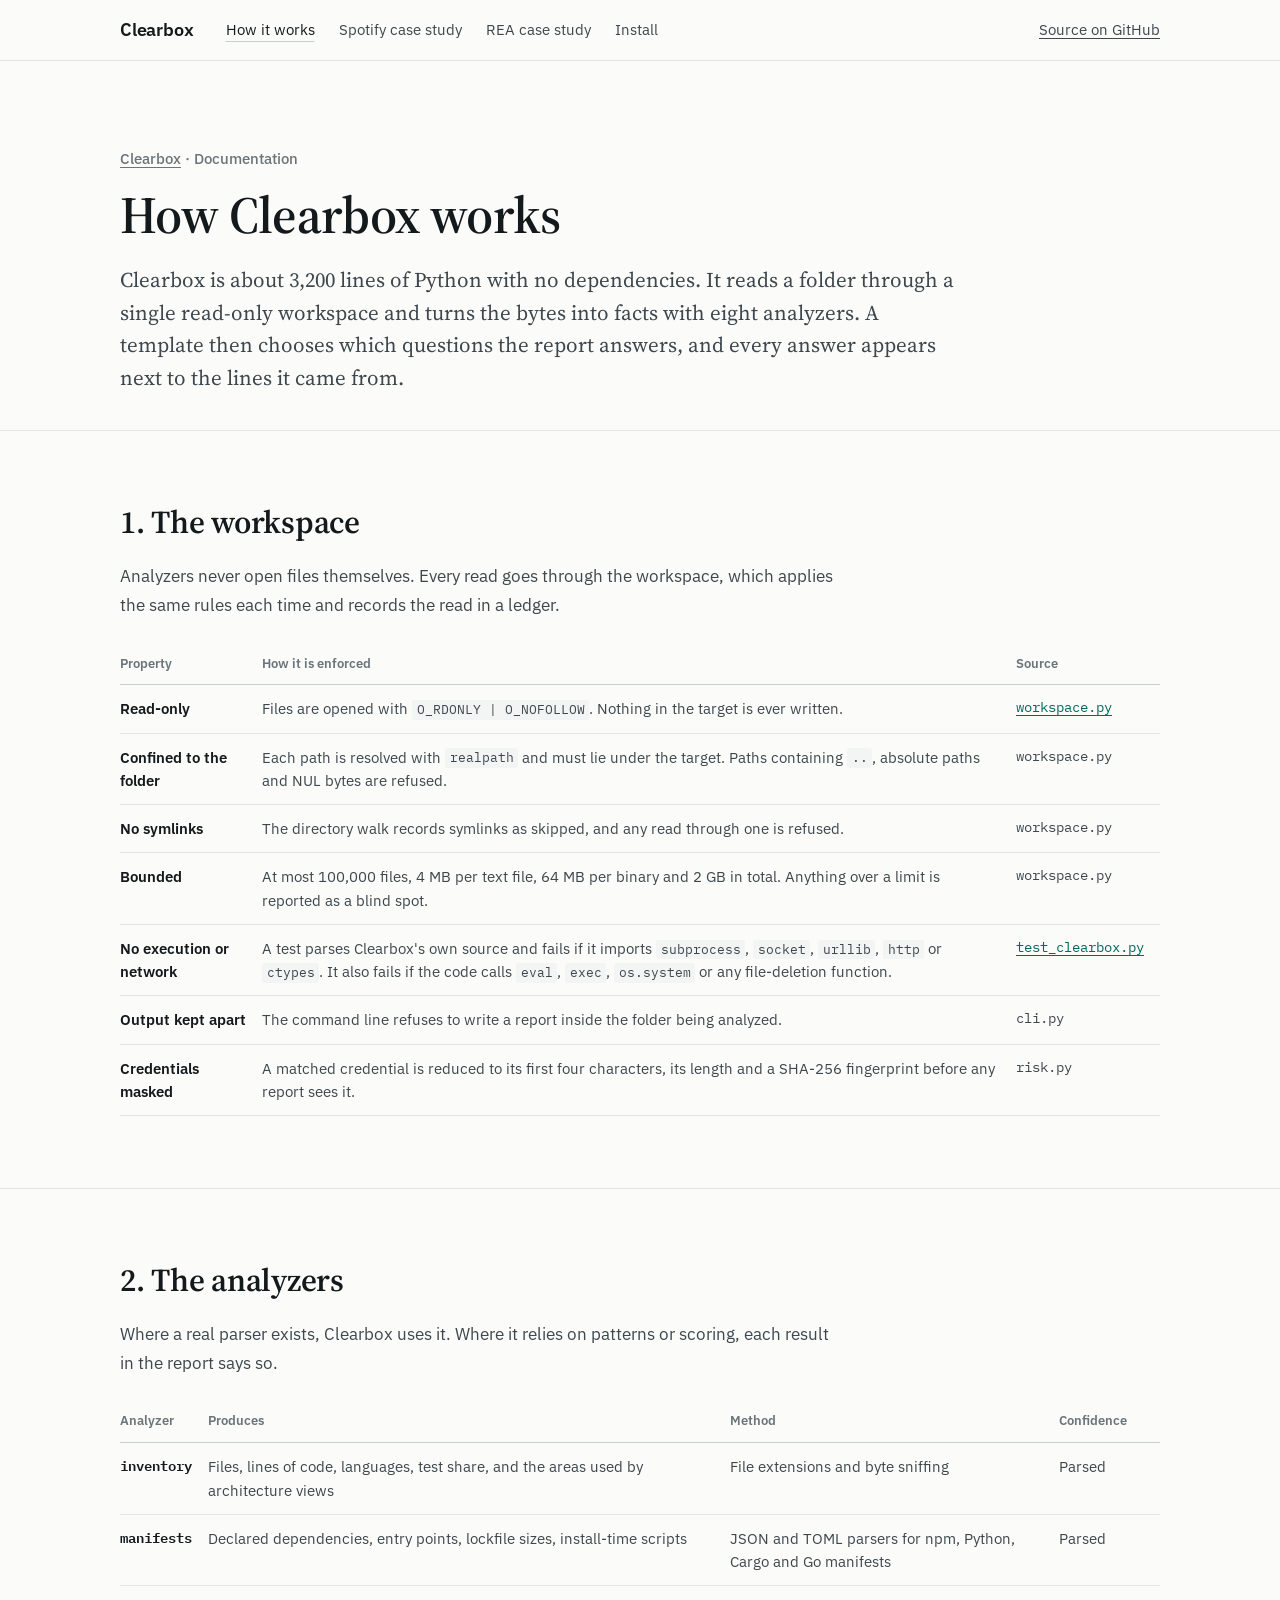
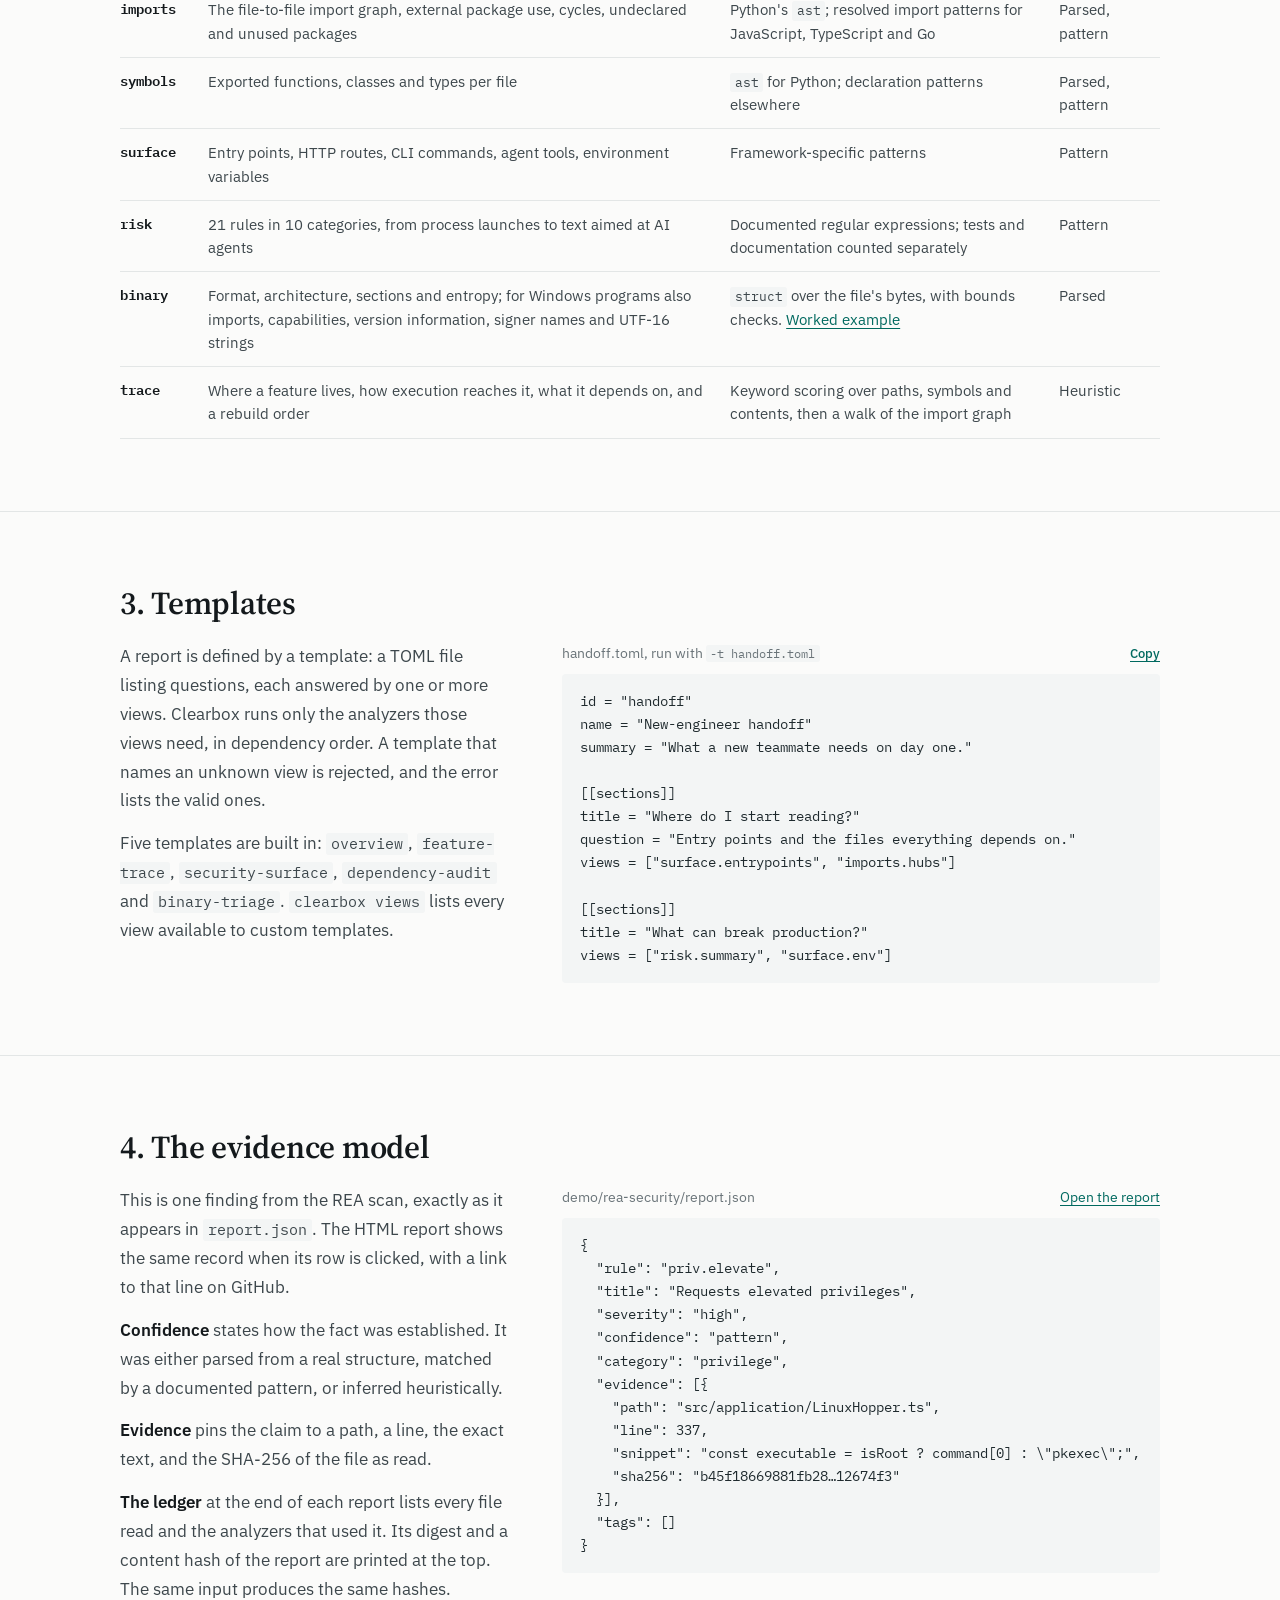
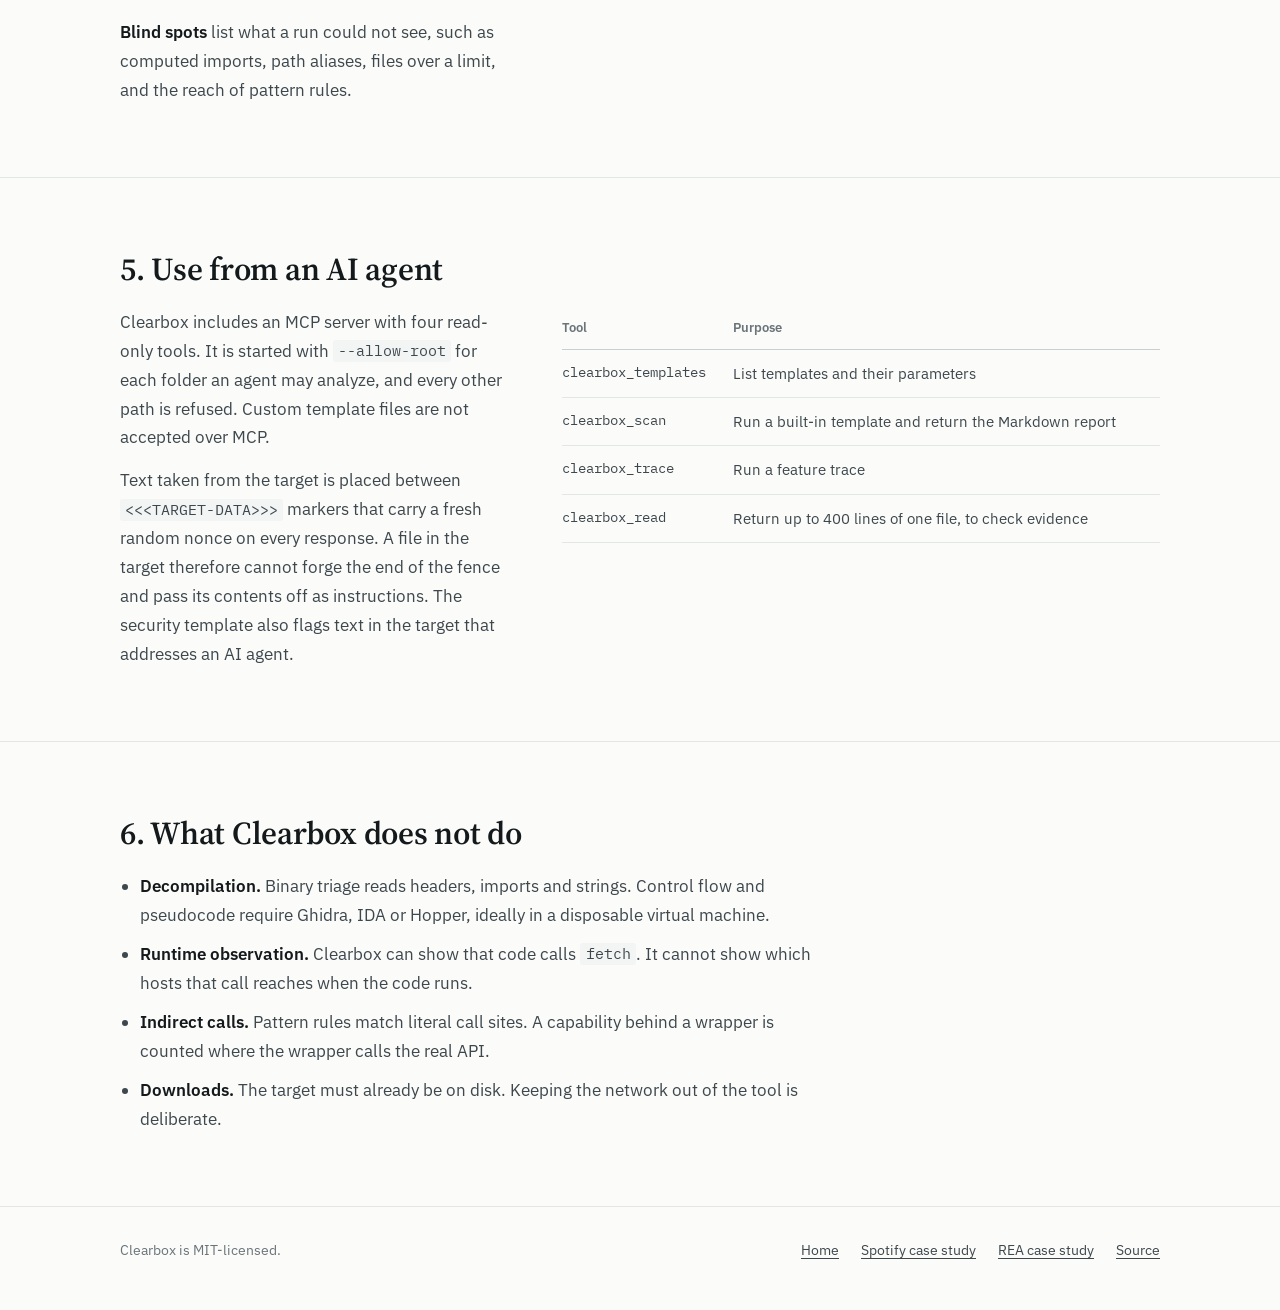
==== commit 03b8a38e: "Restyle the site as technical write-ups and explain the binary method Replace stat tiles, icon cards" ====
--- a/site/how-it-works/index.html
+++ b/site/how-it-works/index.html
@@ -4,200 +4,174 @@
 <meta charset="utf-8">
 <meta name="viewport" content="width=device-width, initial-scale=1, viewport-fit=cover">
 <title>How Clearbox Works</title>
-<meta name="description" content="Clearbox's read-only workspace, its eight analyzers, templates, evidence model, and agent interface, and how each safety guarantee is enforced.">
+<meta name="description" content="Clearbox's read-only workspace, its eight analyzers, templates, evidence model, and agent interface, and how each safety property is enforced.">
 <link rel="icon" href="../assets/favicon.svg" type="image/svg+xml">
 <link rel="preconnect" href="https://fonts.googleapis.com">
 <link rel="preconnect" href="https://fonts.gstatic.com" crossorigin>
-<link rel="stylesheet" href="https://fonts.googleapis.com/css2?family=IBM+Plex+Mono:wght@400;500&family=IBM+Plex+Sans:wght@400;500;600&family=Schibsted+Grotesk:wght@600;700;800&display=swap">
+<link rel="stylesheet" href="https://fonts.googleapis.com/css2?family=IBM+Plex+Mono:wght@400;500&family=IBM+Plex+Sans:wght@400;500;600&family=Source+Serif+4:opsz,wght@8..60,400;8..60,600&display=swap">
 <link rel="stylesheet" href="../assets/site.css">
 </head>
 <body>
-<header class="nav">
-  <div class="container">
-    <a class="logo" href="../"><i aria-hidden="true"></i>Clearbox</a>
-    <nav class="nav-links" aria-label="Main">
+<header class="masthead">
+  <div class="wrap">
+    <a class="wordmark" href="../">Clearbox</a>
+    <nav aria-label="Main">
       <a href="./" aria-current="page">How it works</a>
       <a href="../case-studies/spotify/">Spotify case study</a>
       <a href="../case-studies/rea/">REA case study</a>
       <a href="../#install">Install</a>
     </nav>
-    <a class="btn small gh" href="https://github.com/vosbek/reverse-enginer-rea">GitHub</a>
-    <button class="nav-toggle" type="button" aria-expanded="false">Menu</button>
+    <span class="right"><a href="https://github.com/vosbek/reverse-enginer-rea">Source on GitHub</a></span>
+    <button class="menu" type="button" aria-expanded="false">Menu</button>
   </div>
 </header>
 
 <main>
-  <section class="page-hero">
-    <div class="container">
-      <div class="crumbs"><a href="../">Clearbox</a> / How it works</div>
-      <span class="eyebrow">How it works</span>
-      <h1 style="margin-top:14px">Read everything, run nothing, show the source of every answer</h1>
-      <p class="lead">Clearbox is about 3,200 lines of Python with no dependencies. A sealed workspace reads the target folder. Eight analyzers turn bytes into facts, a template chooses the questions, and the report shows each answer next to the lines it came from.</p>
+  <header class="title">
+    <div class="wrap">
+      <div class="kicker"><a href="../">Clearbox</a> · Documentation</div>
+      <h1 style="max-width:18em">How Clearbox works</h1>
+      <p class="standfirst">Clearbox is about 3,200 lines of Python with no dependencies. It reads a folder through a single read-only workspace and turns the bytes into facts with eight analyzers. A template then chooses which questions the report answers, and every answer appears next to the lines it came from.</p>
     </div>
-  </section>
+  </header>
 
-  <section class="band tint">
-    <div class="container">
-      <div class="section-head">
-        <span class="eyebrow">1 · The workspace</span>
-        <h2>Every byte goes through one door</h2>
-        <p>Analyzers never open files themselves. They ask the workspace, which applies the same rules to every read and writes each one into a ledger.</p>
-      </div>
-      <div class="table-wrap">
+  <section class="part">
+    <div class="wrap">
+      <h2 class="sec">1. The workspace</h2>
+      <div class="prose" style="margin-bottom:24px"><p>Analyzers never open files themselves. Every read goes through the workspace, which applies the same rules each time and records the read in a ledger.</p></div>
+      <div class="table">
         <table>
-          <thead><tr><th scope="col">Guarantee</th><th scope="col">How it's enforced</th><th scope="col">Where</th></tr></thead>
+          <thead><tr><th scope="col">Property</th><th scope="col">How it is enforced</th><th scope="col">Source</th></tr></thead>
           <tbody>
             <tr><th scope="row">Read-only</th><td>Files are opened with <code>O_RDONLY | O_NOFOLLOW</code>. Nothing in the target is ever written.</td><td class="mono"><a href="https://github.com/vosbek/reverse-enginer-rea/blob/main/clearbox/workspace.py">workspace.py</a></td></tr>
-            <tr><th scope="row">Stays in the folder</th><td>Every path is resolved with <code>realpath</code> and must sit under the target root. <code>..</code>, absolute paths and NUL bytes are refused.</td><td class="mono">workspace.py</td></tr>
-            <tr><th scope="row">No symlinks</th><td>The directory walk records symlinks as skipped instead of following them, and a read through one is refused.</td><td class="mono">workspace.py</td></tr>
-            <tr><th scope="row">Bounded</th><td>At most 100,000 files, 4 MB per text file, 64 MB per binary, and 2 GB in total. Anything over a limit becomes a blind spot.</td><td class="mono">Limits</td></tr>
-            <tr><th scope="row">No execution, no network</th><td>A test parses Clearbox's own source and fails if it imports <code>subprocess</code>, <code>socket</code>, <code>urllib</code>, <code>http</code>, <code>ctypes</code> and similar modules, or calls <code>eval</code>, <code>exec</code>, <code>os.system</code> or file deletion.</td><td class="mono"><a href="https://github.com/vosbek/reverse-enginer-rea/blob/main/tests/test_clearbox.py">SelfAudit test</a></td></tr>
-            <tr><th scope="row">Output outside the target</th><td>The command line refuses to write a report inside the folder it is analyzing.</td><td class="mono">cli.py</td></tr>
-            <tr><th scope="row">Secrets redacted</th><td>Matched credentials are reduced to their first four characters, a length, and a SHA-256 fingerprint before any report sees them.</td><td class="mono">risk.py</td></tr>
+            <tr><th scope="row">Confined to the folder</th><td>Each path is resolved with <code>realpath</code> and must lie under the target. Paths containing <code>..</code>, absolute paths and NUL bytes are refused.</td><td class="mono">workspace.py</td></tr>
+            <tr><th scope="row">No symlinks</th><td>The directory walk records symlinks as skipped, and any read through one is refused.</td><td class="mono">workspace.py</td></tr>
+            <tr><th scope="row">Bounded</th><td>At most 100,000 files, 4 MB per text file, 64 MB per binary and 2 GB in total. Anything over a limit is reported as a blind spot.</td><td class="mono">workspace.py</td></tr>
+            <tr><th scope="row">No execution or network</th><td>A test parses Clearbox's own source and fails if it imports <code>subprocess</code>, <code>socket</code>, <code>urllib</code>, <code>http</code> or <code>ctypes</code>. It also fails if the code calls <code>eval</code>, <code>exec</code>, <code>os.system</code> or any file-deletion function.</td><td class="mono"><a href="https://github.com/vosbek/reverse-enginer-rea/blob/main/tests/test_clearbox.py">test_clearbox.py</a></td></tr>
+            <tr><th scope="row">Output kept apart</th><td>The command line refuses to write a report inside the folder being analyzed.</td><td class="mono">cli.py</td></tr>
+            <tr><th scope="row">Credentials masked</th><td>A matched credential is reduced to its first four characters, its length and a SHA-256 fingerprint before any report sees it.</td><td class="mono">risk.py</td></tr>
           </tbody>
         </table>
       </div>
     </div>
   </section>
 
-  <section class="band">
-    <div class="container">
-      <div class="section-head">
-        <span class="eyebrow">2 · Analyzers</span>
-        <h2>Eight analyzers, each honest about how it knows</h2>
-        <p>Where a real parser exists, Clearbox uses it. Where it relies on patterns or scoring, the result says so.</p>
-      </div>
-      <div class="table-wrap">
+  <section class="part">
+    <div class="wrap">
+      <h2 class="sec">2. The analyzers</h2>
+      <div class="prose" style="margin-bottom:24px"><p>Where a real parser exists, Clearbox uses it. Where it relies on patterns or scoring, each result in the report says so.</p></div>
+      <div class="table">
         <table>
-          <thead><tr><th scope="col">Analyzer</th><th scope="col">What it produces</th><th scope="col">How</th><th scope="col">Confidence</th></tr></thead>
+          <thead><tr><th scope="col">Analyzer</th><th scope="col">Produces</th><th scope="col">Method</th><th scope="col">Confidence</th></tr></thead>
           <tbody>
-            <tr><th scope="row" class="mono">inventory</th><td>Files, lines of code, languages, test share, and the "areas" used by architecture views</td><td>Extensions and byte sniffing</td><td><span class="conf">Parsed</span></td></tr>
-            <tr><th scope="row" class="mono">manifests</th><td>Declared dependencies, entry points, lockfile sizes, install-time scripts</td><td>JSON and TOML parsers for npm, Python, Cargo and Go manifests</td><td><span class="conf">Parsed</span></td></tr>
-            <tr><th scope="row" class="mono">imports</th><td>The file-to-file import graph, external package reach, cycles, undeclared and unused packages</td><td>Python's <code>ast</code>; resolved import patterns for JavaScript, TypeScript and Go</td><td><span class="conf">Parsed</span> <span class="conf inferred">Pattern</span></td></tr>
-            <tr><th scope="row" class="mono">symbols</th><td>Exported functions, classes and types per file</td><td><code>ast</code> for Python; declaration patterns elsewhere</td><td><span class="conf">Parsed</span> <span class="conf inferred">Pattern</span></td></tr>
-            <tr><th scope="row" class="mono">surface</th><td>Entry points, HTTP routes, CLI commands, agent tools, environment variables</td><td>Framework-specific patterns</td><td><span class="conf inferred">Pattern</span></td></tr>
-            <tr><th scope="row" class="mono">risk</th><td>21 rules in 10 categories: processes, dynamic code, privileges, network, files, TLS, deserialization, secrets, agent safety, supply chain</td><td>Documented regular expressions, with tests and docs counted apart</td><td><span class="conf inferred">Pattern</span></td></tr>
-            <tr><th scope="row" class="mono">binary</th><td>Format, architecture, sections, entropy; for Windows programs also imports, capabilities, version info, signer names, and UTF-16 strings</td><td><code>struct</code> over the file's bytes, with bounds checks</td><td><span class="conf">Parsed</span></td></tr>
-            <tr><th scope="row" class="mono">trace</th><td>Where a feature lives, how execution reaches it, what it needs, and a leaves-first rebuild plan</td><td>Keyword scoring over paths, symbols and content, then a walk of the import graph</td><td><span class="conf inferred">Heuristic</span></td></tr>
+            <tr><th scope="row" class="mono">inventory</th><td>Files, lines of code, languages, test share, and the areas used by architecture views</td><td>File extensions and byte sniffing</td><td>Parsed</td></tr>
+            <tr><th scope="row" class="mono">manifests</th><td>Declared dependencies, entry points, lockfile sizes, install-time scripts</td><td>JSON and TOML parsers for npm, Python, Cargo and Go manifests</td><td>Parsed</td></tr>
+            <tr><th scope="row" class="mono">imports</th><td>The file-to-file import graph, external package use, cycles, undeclared and unused packages</td><td>Python's <code>ast</code>; resolved import patterns for JavaScript, TypeScript and Go</td><td>Parsed, pattern</td></tr>
+            <tr><th scope="row" class="mono">symbols</th><td>Exported functions, classes and types per file</td><td><code>ast</code> for Python; declaration patterns elsewhere</td><td>Parsed, pattern</td></tr>
+            <tr><th scope="row" class="mono">surface</th><td>Entry points, HTTP routes, CLI commands, agent tools, environment variables</td><td>Framework-specific patterns</td><td>Pattern</td></tr>
+            <tr><th scope="row" class="mono">risk</th><td>21 rules in 10 categories, from process launches to text aimed at AI agents</td><td>Documented regular expressions; tests and documentation counted separately</td><td>Pattern</td></tr>
+            <tr><th scope="row" class="mono">binary</th><td>Format, architecture, sections and entropy; for Windows programs also imports, capabilities, version information, signer names and UTF-16 strings</td><td><code>struct</code> over the file's bytes, with bounds checks. <a href="../case-studies/spotify/#technique">Worked example</a></td><td>Parsed</td></tr>
+            <tr><th scope="row" class="mono">trace</th><td>Where a feature lives, how execution reaches it, what it depends on, and a rebuild order</td><td>Keyword scoring over paths, symbols and contents, then a walk of the import graph</td><td>Heuristic</td></tr>
           </tbody>
         </table>
       </div>
     </div>
   </section>
 
-  <section class="band tint">
-    <div class="container">
-      <div class="feature">
-        <div class="text">
-          <span class="eyebrow">3 · Templates</span>
-          <h3>A report is a list of questions</h3>
-          <p>Templates are TOML files. Each section asks a question and names the views that answer it. Clearbox runs only the analyzers those views need, in dependency order. A template that names a view that doesn't exist is rejected with a list of valid ones.</p>
-          <ul class="checks">
-            <li><code>overview</code>: architecture, weight, dependencies, entry points</li>
-            <li><code>feature-trace</code>: where a feature lives and how to rebuild it</li>
-            <li><code>security-surface</code>: what it can do to the host</li>
-            <li><code>dependency-audit</code>: declared versus imported</li>
-            <li><code>binary-triage</code>: formats, imports, signers, strings</li>
-          </ul>
+  <section class="part">
+    <div class="wrap">
+      <h2 class="sec">3. Templates</h2>
+      <div class="row">
+        <div class="prose">
+          <p>A report is defined by a template: a TOML file listing questions, each answered by one or more views. Clearbox runs only the analyzers those views need, in dependency order. A template that names an unknown view is rejected, and the error lists the valid ones.</p>
+          <p>Five templates are built in: <code>overview</code>, <code>feature-trace</code>, <code>security-surface</code>, <code>dependency-audit</code> and <code>binary-triage</code>. <code>clearbox views</code> lists every view available to custom templates.</p>
         </div>
-        <div class="code"><div class="bar"><span>handoff.toml · run with -t handoff.toml</span><button class="copy" type="button" data-copy="tpl">Copy</button></div>
-<pre id="tpl">id = "handoff"
+        <div><div class="codehead"><span>handoff.toml, run with <code>-t handoff.toml</code></span><button class="copy" type="button" data-copy="tpl">Copy</button></div>
+<pre class="code" id="tpl">id = "handoff"
 name = "New-engineer handoff"
 summary = "What a new teammate needs on day one."
 
 [[sections]]
 title = "Where do I start reading?"
 question = "Entry points and the files everything depends on."
-views = [<span class="k">"surface.entrypoints"</span>, <span class="k">"imports.hubs"</span>]
+views = ["surface.entrypoints", "imports.hubs"]
 
 [[sections]]
 title = "What can break production?"
-views = [<span class="k">"risk.summary"</span>, <span class="k">"surface.env"</span>]</pre></div>
+views = ["risk.summary", "surface.env"]</pre></div>
       </div>
     </div>
   </section>
 
-  <section class="band">
-    <div class="container">
-      <div class="section-head">
-        <span class="eyebrow">4 · Evidence</span>
-        <h2>What a single finding carries</h2>
-        <p>This is one real finding from the REA scan, exactly as it appears in <code>report.json</code>. The HTML report shows the same record when you click its row, with a link to that line on GitHub.</p>
-      </div>
-      <div class="grid-2" style="align-items:start">
-        <div class="code"><div class="bar"><span>rea-security/report.json</span></div>
-<pre>{
+  <section class="part">
+    <div class="wrap">
+      <h2 class="sec">4. The evidence model</h2>
+      <div class="row">
+        <div class="prose">
+          <p>This is one finding from the REA scan, exactly as it appears in <code>report.json</code>. The HTML report shows the same record when its row is clicked, with a link to that line on GitHub.</p>
+          <p><strong>Confidence</strong> states how the fact was established. It was either parsed from a real structure, matched by a documented pattern, or inferred heuristically.</p>
+          <p><strong>Evidence</strong> pins the claim to a path, a line, the exact text, and the SHA-256 of the file as read.</p>
+          <p><strong>The ledger</strong> at the end of each report lists every file read and the analyzers that used it. Its digest and a content hash of the report are printed at the top. The same input produces the same hashes.</p>
+          <p><strong>Blind spots</strong> list what a run could not see, such as computed imports, path aliases, files over a limit, and the reach of pattern rules.</p>
+        </div>
+        <div><div class="codehead"><span>demo/rea-security/report.json</span><a href="../demo/rea-security/">Open the report</a></div>
+<pre class="code">{
   "rule": "priv.elevate",
   "title": "Requests elevated privileges",
   "severity": "high",
-  "confidence": <span class="k">"pattern"</span>,
+  "confidence": "pattern",
   "category": "privilege",
   "evidence": [{
-    "path": <span class="k">"src/application/LinuxHopper.ts"</span>,
-    "line": <span class="k">337</span>,
+    "path": "src/application/LinuxHopper.ts",
+    "line": 337,
     "snippet": "const executable = isRoot ? command[0] : \"pkexec\";",
-    "sha256": <span class="k">"b45f18669881fb28…12674f3"</span>
+    "sha256": "b45f18669881fb28…12674f3"
   }],
   "tags": []
 }</pre></div>
+      </div>
+    </div>
+  </section>
+
+  <section class="part">
+    <div class="wrap">
+      <h2 class="sec">5. Use from an AI agent</h2>
+      <div class="row">
         <div class="prose">
-          <p><strong>Confidence</strong> says how the fact was established: <em>parsed</em> from a real structure, matched by a documented <em>pattern</em>, or a <em>heuristic</em> inference.</p>
-          <p><strong>Evidence</strong> pins the claim to a path, a line, the exact text, and the SHA-256 of the file as read. Anyone can check it against the same commit.</p>
-          <p><strong>The ledger</strong> at the end of every report lists every file read and which analyzers used it. Its digest, plus a content hash of the whole report, is printed at the top. Same input, same hashes.</p>
-          <p><strong>Blind spots</strong> list what the run could not see: computed imports, path aliases, files over a limit, and the reach of pattern rules.</p>
-          <p><a href="../demo/rea-security/">Open the report this finding comes from →</a></p>
+          <p>Clearbox includes an MCP server with four read-only tools. It is started with <code>--allow-root</code> for each folder an agent may analyze, and every other path is refused. Custom template files are not accepted over MCP.</p>
+          <p>Text taken from the target is placed between <code>&lt;&lt;&lt;TARGET-DATA&gt;&gt;&gt;</code> markers that carry a fresh random nonce on every response. A file in the target therefore cannot forge the end of the fence and pass its contents off as instructions. The security template also flags text in the target that addresses an AI agent.</p>
+        </div>
+        <div class="table">
+          <table>
+            <thead><tr><th scope="col">Tool</th><th scope="col">Purpose</th></tr></thead>
+            <tbody>
+              <tr><td class="mono">clearbox_templates</td><td>List templates and their parameters</td></tr>
+              <tr><td class="mono">clearbox_scan</td><td>Run a built-in template and return the Markdown report</td></tr>
+              <tr><td class="mono">clearbox_trace</td><td>Run a feature trace</td></tr>
+              <tr><td class="mono">clearbox_read</td><td>Return up to 400 lines of one file, to check evidence</td></tr>
+            </tbody>
+          </table>
         </div>
       </div>
     </div>
   </section>
 
-  <section class="band tint">
-    <div class="container">
-      <div class="section-head">
-        <span class="eyebrow">5 · For AI agents</span>
-        <h2>Four read-only tools over MCP</h2>
-        <p>Agents are good at asking follow-up questions and bad at noticing when a file is trying to instruct them. Clearbox's agent interface is built around both facts.</p>
-      </div>
-      <div class="grid-2" style="align-items:start">
-        <div class="table-wrap">
-          <table>
-            <thead><tr><th scope="col">Tool</th><th scope="col">Does</th></tr></thead>
-            <tbody>
-              <tr><td class="mono">clearbox_templates</td><td>Lists templates and their parameters</td></tr>
-              <tr><td class="mono">clearbox_scan</td><td>Runs a built-in template on a folder and returns the Markdown report</td></tr>
-              <tr><td class="mono">clearbox_trace</td><td>Runs a feature trace</td></tr>
-              <tr><td class="mono">clearbox_read</td><td>Returns up to 400 lines of one file, to check evidence</td></tr>
-            </tbody>
-          </table>
-        </div>
-        <div class="prose">
-          <p><strong>Only folders you allow.</strong> The server starts with <code>--allow-root</code> for each folder; anything else is refused. Custom template files are not accepted over MCP.</p>
-          <p><strong>Read-only by declaration.</strong> Every tool is marked read-only, non-destructive and closed-world.</p>
-          <p><strong>Fenced output.</strong> Text from the target is wrapped between <code>&lt;&lt;&lt;TARGET-DATA 9f2c…&gt;&gt;&gt;</code> markers with a fresh random nonce each time, so a file can't fake the end of the fence and pose as instructions. The security template also flags text in the target that addresses an AI agent.</p>
-        </div>
-      </div>
-    </div>
-  </section>
-
-  <section class="band">
-    <div class="container">
-      <div class="section-head">
-        <span class="eyebrow">6 · Limits</span>
-        <h2>What Clearbox does not do</h2>
-      </div>
-      <div class="grid-2">
-        <div class="note"><span class="i">1</span><p><strong>No decompilation.</strong> Binary triage reads headers, imports and strings. Control flow and pseudocode need Ghidra, IDA or Hopper, ideally in a disposable VM.</p></div>
-        <div class="note"><span class="i">2</span><p><strong>No runtime behavior.</strong> Clearbox can show that code calls <code>fetch</code>, not which hosts it reaches when it runs.</p></div>
-        <div class="note"><span class="i">3</span><p><strong>Patterns see literal calls.</strong> A capability hidden behind a wrapper is counted where the wrapper calls the real API, not at every call site.</p></div>
-        <div class="note"><span class="i">4</span><p><strong>No downloads.</strong> You clone or extract the target yourself, which keeps the network out of the tool.</p></div>
-      </div>
+  <section class="part">
+    <div class="wrap">
+      <h2 class="sec">6. What Clearbox does not do</h2>
+      <ul class="prose" style="padding-left:1.2em">
+        <li><strong>Decompilation.</strong> Binary triage reads headers, imports and strings. Control flow and pseudocode require Ghidra, IDA or Hopper, ideally in a disposable virtual machine.</li>
+        <li><strong>Runtime observation.</strong> Clearbox can show that code calls <code>fetch</code>. It cannot show which hosts that call reaches when the code runs.</li>
+        <li><strong>Indirect calls.</strong> Pattern rules match literal call sites. A capability behind a wrapper is counted where the wrapper calls the real API.</li>
+        <li><strong>Downloads.</strong> The target must already be on disk. Keeping the network out of the tool is deliberate.</li>
+      </ul>
     </div>
   </section>
 </main>
 
 <footer class="site">
-  <div class="container">
-    <span>Clearbox · MIT license</span>
+  <div class="wrap">
+    <span>Clearbox is MIT-licensed.</span>
     <nav aria-label="Footer"><a href="../">Home</a><a href="../case-studies/spotify/">Spotify case study</a><a href="../case-studies/rea/">REA case study</a><a href="https://github.com/vosbek/reverse-enginer-rea">Source</a></nav>
   </div>
 </footer>
--- a/site/assets/site.css
+++ b/site/assets/site.css
@@ -1,301 +1,211 @@
-/* Clearbox site. Technical-product layout: white paper, near-black ink, one teal accent,
-   amber reserved for "this is the evidence". Screenshots sit in neutral frames; diagrams and
-   charts draw only from the tokens below. */
+/* Clearbox site. Editorial, document-like: one reading column, figures and tables that run wider,
+   hairline rules instead of boxes, color reserved for links, data marks, and the evidence highlight. */
 :root {
-  --bg: #f6f7f7; --surface: #ffffff; --surface-2: #eff2f2; --ink: #0f1a1f; --ink-2: #3a4a51; --muted: #64737a;
-  --line: #e2e7e8; --line-2: #cdd5d8;
-  --accent: #00786e; --accent-strong: #005d55; --accent-soft: #e2f1ef; --on-accent: #ffffff;
-  --mark: #fbe7b5; --mark-ink: #4a3200;
+  --bg: #fbfbfa; --paper: #ffffff; --ink: #14191c; --ink-2: #3d474c; --muted: #6a7479;
+  --rule: #e3e6e6; --rule-2: #c9cfd1; --tint: #f3f5f5;
+  --link: #00695f; --link-hover: #004c45;
+  --mark: #fdf0c9; --mark-ink: #4a3500;
   --data-1: #008a7e; --data-2: #b06f00;
-  --high: #b42f25; --medium: #9a5b00; --good: #2f7a3a;
-  --code-bg: #0f1a1f; --code-ink: #dfe8eb; --code-muted: #8fa1a8; --code-hl: #f3c36b;
-  --display: "Schibsted Grotesk", "Segoe UI", system-ui, -apple-system, sans-serif;
-  --body: "IBM Plex Sans", "Segoe UI", system-ui, -apple-system, sans-serif;
+  --code-bg: #f3f5f5; --code-ink: #1f2a2e;
+  --serif: "Source Serif 4", Georgia, "Times New Roman", serif;
+  --sans: "IBM Plex Sans", "Segoe UI", system-ui, -apple-system, sans-serif;
   --mono: "IBM Plex Mono", ui-monospace, "SF Mono", "Cascadia Mono", Menlo, Consolas, monospace;
-  --radius: 12px;
-  --shadow: 0 1px 2px rgb(15 26 31 / .06), 0 12px 32px -12px rgb(15 26 31 / .18);
 }
 @media (prefers-color-scheme: dark) { :root:not([data-theme="light"]) {
-  --bg: #0b1013; --surface: #11181c; --surface-2: #172126; --ink: #e4ecef; --ink-2: #b9c6cc; --muted: #8b9ba2;
-  --line: #1f2a30; --line-2: #2c3a41;
-  --accent: #3cc2b5; --accent-strong: #6fd6cb; --accent-soft: #11302d; --on-accent: #06211e;
-  --mark: #4a3a12; --mark-ink: #ffe3a3;
+  --bg: #0e1214; --paper: #13181b; --ink: #e6ebed; --ink-2: #bcc6ca; --muted: #8c989d;
+  --rule: #232b2f; --rule-2: #354045; --tint: #171d20;
+  --link: #5fcabd; --link-hover: #8fdcd2;
+  --mark: #3d3214; --mark-ink: #ffe3a3;
   --data-1: #19a99d; --data-2: #bd8420;
-  --high: #f08378; --medium: #e2a94e; --good: #8fca83;
-  --code-bg: #070b0d; --code-ink: #dfe8eb; --code-muted: #7d9097; --code-hl: #f3c36b;
-  --shadow: 0 1px 2px rgb(0 0 0 / .4), 0 16px 40px -16px rgb(0 0 0 / .7); color-scheme: dark } }
+  --code-bg: #171d20; --code-ink: #dbe3e6; color-scheme: dark } }
 :root[data-theme="dark"] {
-  --bg: #0b1013; --surface: #11181c; --surface-2: #172126; --ink: #e4ecef; --ink-2: #b9c6cc; --muted: #8b9ba2;
-  --line: #1f2a30; --line-2: #2c3a41;
-  --accent: #3cc2b5; --accent-strong: #6fd6cb; --accent-soft: #11302d; --on-accent: #06211e;
-  --mark: #4a3a12; --mark-ink: #ffe3a3;
+  --bg: #0e1214; --paper: #13181b; --ink: #e6ebed; --ink-2: #bcc6ca; --muted: #8c989d;
+  --rule: #232b2f; --rule-2: #354045; --tint: #171d20;
+  --link: #5fcabd; --link-hover: #8fdcd2;
+  --mark: #3d3214; --mark-ink: #ffe3a3;
   --data-1: #19a99d; --data-2: #bd8420;
-  --high: #f08378; --medium: #e2a94e; --good: #8fca83;
-  --code-bg: #070b0d; --code-ink: #dfe8eb; --code-muted: #7d9097; --code-hl: #f3c36b;
-  --shadow: 0 1px 2px rgb(0 0 0 / .4), 0 16px 40px -16px rgb(0 0 0 / .7); color-scheme: dark }
+  --code-bg: #171d20; --code-ink: #dbe3e6; color-scheme: dark }
 
 * { box-sizing: border-box; }
-html { scroll-behavior: smooth; scroll-padding-top: 80px; }
-@media (prefers-reduced-motion: reduce) { html { scroll-behavior: auto; } }
-body { margin: 0; background: var(--bg); color: var(--ink); font: 16px/1.65 var(--body); -webkit-font-smoothing: antialiased; }
+html { scroll-padding-top: 76px; }
+body { margin: 0; background: var(--bg); color: var(--ink); font: 17px/1.7 var(--sans); -webkit-font-smoothing: antialiased; }
 img { max-width: 100%; height: auto; display: block; }
-a { color: var(--accent); text-underline-offset: 3px; }
-a:hover { color: var(--accent-strong); }
-:focus-visible { outline: 2px solid var(--accent); outline-offset: 3px; border-radius: 4px; }
-h1, h2, h3, h4 { font-family: var(--display); margin: 0; text-wrap: balance; letter-spacing: -.02em; color: var(--ink); }
+a { color: var(--link); text-decoration-thickness: 1px; text-underline-offset: 3px; }
+a:hover { color: var(--link-hover); }
+:focus-visible { outline: 2px solid var(--link); outline-offset: 3px; }
+h1, h2, h3 { margin: 0; text-wrap: balance; color: var(--ink); }
+h1 { font: 600 clamp(34px, 4.6vw, 52px)/1.12 var(--serif); letter-spacing: -.012em; }
+h2 { font: 600 clamp(26px, 2.6vw, 32px)/1.2 var(--serif); letter-spacing: -.008em; }
+h3 { font: 600 19px/1.35 var(--sans); }
 p { margin: 0; }
 code, kbd, pre { font-family: var(--mono); }
-:not(pre) > code { font-size: .86em; background: var(--surface-2); border: 1px solid var(--line); border-radius: 5px; padding: .08em .38em; overflow-wrap: anywhere; }
-.container { max-width: 1200px; margin: 0 auto; padding-inline: clamp(16px, 4vw, 40px); }
-.narrow { max-width: 820px; }
-.sr { position: absolute; width: 1px; height: 1px; overflow: hidden; clip: rect(0 0 0 0); white-space: nowrap; }
-
-/* ---------- nav ---------- */
-.nav { position: sticky; top: env(safe-area-inset-top, 0px); z-index: 20; background: color-mix(in srgb, var(--bg) 86%, transparent);
-  backdrop-filter: saturate(1.4) blur(10px); -webkit-backdrop-filter: saturate(1.4) blur(10px); border-bottom: 1px solid var(--line); }
-.nav .container { display: flex; align-items: center; gap: 28px; height: 64px; }
-.logo { display: inline-flex; align-items: center; gap: 10px; font: 700 18px/1 var(--display); color: var(--ink); text-decoration: none; letter-spacing: -.02em; }
-.logo:hover { color: var(--ink); }
-.logo i { width: 20px; height: 20px; border: 2.5px solid currentColor; border-radius: 5px; position: relative; flex: none; }
-.logo i::after { content: ""; position: absolute; inset: 3.5px; border-radius: 2px; background: var(--accent); }
-.nav-links { display: flex; gap: 4px; flex: 1; }
-.nav-links a { color: var(--ink-2); text-decoration: none; font: 500 15px/1 var(--body); padding: 9px 12px; border-radius: 8px; }
-.nav-links a:hover, .nav-links a[aria-current="page"] { color: var(--ink); background: var(--surface-2); }
-.btn { display: inline-flex; align-items: center; justify-content: center; gap: 8px; font: 600 15px/1 var(--body); padding: 12px 18px;
-  border-radius: 10px; text-decoration: none; border: 1px solid var(--line-2); color: var(--ink); background: var(--surface); white-space: nowrap; }
-.btn:hover { color: var(--ink); border-color: var(--ink-2); }
-.btn.primary { background: var(--ink); color: var(--bg); border-color: var(--ink); }
-.btn.primary:hover { background: var(--ink-2); color: var(--bg); }
-.btn.small { padding: 9px 14px; font-size: 14px; }
-.btn svg { width: 16px; height: 16px; }
-.nav-toggle { display: none; margin-left: auto; background: none; border: 1px solid var(--line-2); border-radius: 8px; color: var(--ink); padding: 8px 10px; font: 600 14px var(--body); }
-
-/* ---------- sections ---------- */
-section.band { padding-block: clamp(56px, 8vw, 104px); border-top: 1px solid var(--line); }
-section.band.tint { background: var(--surface); }
-.eyebrow { display: inline-block; font: 600 13px/1 var(--body); letter-spacing: .06em; text-transform: uppercase; color: var(--accent); }
-.section-head { display: grid; gap: 14px; max-width: 760px; margin-bottom: 44px; }
-.section-head h2 { font-size: clamp(30px, 3.6vw, 44px); line-height: 1.08; font-weight: 750; }
-.section-head p { font-size: 18px; color: var(--ink-2); }
-.lead { font-size: clamp(18px, 1.6vw, 20px); color: var(--ink-2); line-height: 1.6; }
-.prose { display: grid; gap: 16px; max-width: 70ch; color: var(--ink-2); }
-.prose h3 { font-size: 22px; color: var(--ink); margin-top: 12px; }
-.prose strong { color: var(--ink); }
-
-/* ---------- hero ---------- */
-.hero { padding-block: clamp(48px, 7vw, 96px) clamp(40px, 6vw, 72px); }
-.hero-grid { display: grid; grid-template-columns: minmax(0, 1fr) minmax(0, 1.15fr); gap: clamp(32px, 5vw, 64px); align-items: center; }
-.hero h1 { font-size: clamp(38px, 4.6vw, 58px); line-height: 1.02; font-weight: 800; letter-spacing: -.035em; }
-.hero .lead { margin-top: 22px; max-width: 34em; }
-.cta { display: flex; flex-wrap: wrap; gap: 12px; margin-top: 30px; }
-.hero-note { margin-top: 22px; display: flex; flex-wrap: wrap; gap: 6px 18px; font-size: 14px; color: var(--muted); }
-.hero-note span { display: inline-flex; align-items: center; gap: 7px; }
-.hero-note span::before { content: ""; width: 6px; height: 6px; border-radius: 50%; background: var(--accent); }
-.page-hero { padding-block: clamp(48px, 7vw, 88px) clamp(32px, 5vw, 56px); }
-.page-hero h1 { font-size: clamp(36px, 5vw, 60px); line-height: 1.04; font-weight: 800; letter-spacing: -.03em; max-width: 18em; }
-.page-hero .lead { margin-top: 18px; max-width: 46em; }
-.crumbs { font-size: 14px; color: var(--muted); margin-bottom: 18px; }
-.crumbs a { color: var(--muted); }
-
-/* ---------- frames (screenshots) ---------- */
-.frame { border-radius: var(--radius); background: var(--surface); border: 1px solid var(--line); box-shadow: var(--shadow); overflow: hidden; min-width: 0; }
-.frame .chrome { display: flex; align-items: center; gap: 7px; height: 34px; padding-inline: 12px; border-bottom: 1px solid var(--line); background: var(--surface-2); }
-.frame .chrome i { width: 10px; height: 10px; border-radius: 50%; background: var(--line-2); }
-.frame .chrome span { margin-left: 10px; font: 12px var(--mono); color: var(--muted); white-space: nowrap; overflow: hidden; text-overflow: ellipsis; }
-.frame img { width: 100%; aspect-ratio: 16 / 10; object-fit: cover; object-position: top left; }
-figure { margin: 0; display: grid; gap: 12px; min-width: 0; align-content: start; }
-figcaption { font-size: 14px; color: var(--muted); }
-.callout-tag { position: absolute; display: grid; gap: 6px; background: var(--surface); border: 1px solid var(--line-2); border-radius: 10px; box-shadow: var(--shadow);
-  padding: 12px 14px; font-size: 13px; max-width: 300px; }
-.callout-tag b { font: 600 13px var(--body); color: var(--ink); }
-.callout-tag code { font-size: 12px; background: var(--mark); color: var(--mark-ink); border: 0; white-space: nowrap; }
-.hero-visual { position: relative; }
-.hero-visual .callout-tag { left: -28px; bottom: -26px; }
-
-/* ---------- metrics ---------- */
-.metrics { display: grid; grid-template-columns: repeat(4, minmax(0, 1fr)); border: 1px solid var(--line); border-radius: var(--radius); background: var(--surface); overflow: hidden; }
-.metric { padding: 22px 24px; display: grid; gap: 6px; align-content: start; border-right: 1px solid var(--line); }
-.metric:last-child { border-right: 0; }
-.metric .v { font: 750 clamp(28px, 3vw, 38px)/1 var(--display); letter-spacing: -.03em; font-variant-numeric: tabular-nums; }
-.metric .l { font-size: 14px; color: var(--ink-2); }
-
-/* ---------- cards & grids ---------- */
-.grid-2 { display: grid; grid-template-columns: repeat(2, minmax(0, 1fr)); gap: 20px; }
-.grid-3 { display: grid; grid-template-columns: repeat(3, minmax(0, 1fr)); gap: 20px; }
-.card { background: var(--surface); border: 1px solid var(--line); border-radius: var(--radius); padding: 24px; display: grid; gap: 10px; align-content: start; min-width: 0; }
-.card h3 { font-size: 19px; line-height: 1.25; }
-.card p { color: var(--ink-2); font-size: 15px; }
-.card .icon { width: 36px; height: 36px; border-radius: 9px; background: var(--accent-soft); color: var(--accent); display: grid; place-items: center; }
-.card .icon svg { width: 20px; height: 20px; }
-a.card { text-decoration: none; color: inherit; }
-a.card:hover { border-color: var(--line-2); box-shadow: var(--shadow); color: inherit; }
-.card .more { font: 600 14px var(--body); color: var(--accent); margin-top: 4px; }
-.study { display: grid; grid-template-columns: minmax(0, 1fr) minmax(0, 1fr); gap: 0; padding: 0; overflow: hidden; }
-.study .body { padding: 32px; display: grid; gap: 14px; align-content: start; }
-.study .body h3 { font-size: 26px; }
-.study .shot { background: var(--surface-2); border-left: 1px solid var(--line); display: grid; align-items: end; padding: 28px 0 0 28px; overflow: hidden; }
-.study .shot img { border-radius: 8px 0 0 0; border: 1px solid var(--line); border-right: 0; border-bottom: 0; box-shadow: var(--shadow); }
-.kv { display: grid; grid-template-columns: repeat(3, minmax(0, 1fr)); gap: 12px; margin-top: 6px; }
-.kv div { display: grid; gap: 2px; }
-.kv b { font: 750 24px/1.1 var(--display); letter-spacing: -.02em; font-variant-numeric: tabular-nums; }
-.kv span { font-size: 13px; color: var(--muted); }
-
-/* ---------- feature rows ---------- */
-.feature { display: grid; grid-template-columns: minmax(0, .9fr) minmax(0, 1.25fr); gap: clamp(28px, 5vw, 64px); align-items: center; }
-.feature + .feature { margin-top: clamp(56px, 7vw, 88px); }
-.feature.flip > :first-child { order: 2; }
-.feature .text { display: grid; gap: 14px; }
-.feature h3 { font-size: clamp(24px, 2.4vw, 30px); line-height: 1.15; }
-.feature p { color: var(--ink-2); }
-.checks { list-style: none; margin: 4px 0 0; padding: 0; display: grid; gap: 8px; color: var(--ink-2); font-size: 15px; }
-.checks li { display: grid; grid-template-columns: 18px minmax(0, 1fr); gap: 10px; }
-.checks li::before { content: ""; width: 14px; height: 14px; margin-top: 5px; border-radius: 4px; background: var(--accent-soft); box-shadow: inset 0 0 0 4px var(--accent-soft), inset 0 0 0 10px var(--accent); }
+:not(pre) > code { font-size: .86em; background: var(--code-bg); padding: .1em .35em; border-radius: 3px; overflow-wrap: anywhere; }
+ul, ol { margin: 0; padding-left: 1.3em; }
+li + li { margin-top: .4em; }
+
+.wrap { max-width: 1120px; margin: 0 auto; padding-inline: clamp(16px, 4vw, 40px); }
+.col { max-width: 720px; }
+
+/* ---------- masthead ---------- */
+.masthead { position: sticky; top: env(safe-area-inset-top, 0px); z-index: 10; background: var(--bg); border-bottom: 1px solid var(--rule); }
+.masthead .wrap { display: flex; align-items: center; gap: 32px; height: 60px; }
+.wordmark { font: 600 18px/1 var(--sans); letter-spacing: -.01em; color: var(--ink); text-decoration: none; }
+.wordmark:hover { color: var(--ink); }
+.masthead nav { display: flex; gap: 24px; font-size: 15px; }
+.masthead nav a { color: var(--ink-2); text-decoration: none; }
+.masthead nav a:hover, .masthead nav a[aria-current="page"] { color: var(--ink); text-decoration: underline; text-underline-offset: 6px; text-decoration-color: var(--rule-2); }
+.masthead .right { margin-left: auto; font-size: 15px; }
+.masthead .right a { color: var(--ink-2); }
+.menu { display: none; margin-left: auto; background: none; border: 1px solid var(--rule-2); border-radius: 4px; padding: 6px 10px; color: var(--ink); font: 500 14px var(--sans); }
+
+/* ---------- article structure ---------- */
+header.title { padding-block: clamp(48px, 7vw, 88px) 36px; border-bottom: 1px solid var(--rule); }
+header.title .kicker { font: 500 15px var(--sans); color: var(--muted); margin-bottom: 18px; }
+header.title .kicker a { color: var(--muted); }
+header.title .standfirst { margin-top: 20px; font: 400 21px/1.55 var(--serif); color: var(--ink-2); max-width: 40em; }
+.byline { margin-top: 26px; display: flex; flex-wrap: wrap; gap: 4px 22px; font-size: 14px; color: var(--muted); }
+.byline b { color: var(--ink-2); font-weight: 500; }
+section.part { padding-block: clamp(44px, 6vw, 72px); border-bottom: 1px solid var(--rule); }
+section.part:last-of-type { border-bottom: 0; }
+.part > .wrap > h2, .part h2.sec { margin-bottom: 20px; }
+.prose { display: grid; gap: 18px; color: var(--ink-2); max-width: 720px; }
+p.prose, ul.prose { display: block; }
+ul.prose li + li { margin-top: .6em; }
+.prose h3 { color: var(--ink); margin-top: 14px; }
+.prose strong { color: var(--ink); font-weight: 600; }
+.lead-in { font: 400 20px/1.6 var(--serif); color: var(--ink); }
+.small { font-size: 14.5px; color: var(--muted); }
+.mt { margin-top: 32px; }
+
+/* ---------- home intro ---------- */
+.intro { display: grid; grid-template-columns: minmax(0, 1fr) minmax(0, 1.2fr); gap: clamp(32px, 5vw, 64px); align-items: start; padding-block: clamp(48px, 7vw, 88px) clamp(40px, 5vw, 64px); }
+.intro p.standfirst { margin-top: 22px; font: 400 20px/1.6 var(--serif); color: var(--ink-2); }
+.actions { margin-top: 28px; display: flex; flex-wrap: wrap; gap: 14px 24px; align-items: center; font-size: 16px; }
+.button { display: inline-block; background: var(--ink); color: var(--bg); text-decoration: none; padding: 11px 18px; border-radius: 4px; font-weight: 500; }
+.button:hover { background: var(--ink-2); color: var(--bg); }
+
+/* ---------- figures ---------- */
+figure { margin: 0; display: grid; gap: 10px; min-width: 0; align-content: start; }
+figure .shot { border: 1px solid var(--rule-2); border-radius: 4px; overflow: hidden; background: var(--paper); }
+figure .shot img { width: 100%; }
+figure .shot.crop img { aspect-ratio: 16 / 10; object-fit: cover; object-position: top left; }
+figcaption { font-size: 14.5px; line-height: 1.55; color: var(--muted); }
+figcaption b { color: var(--ink-2); font-weight: 500; }
+.figs-2 { display: grid; grid-template-columns: repeat(2, minmax(0, 1fr)); gap: 28px 24px; }
+.figs-3 { display: grid; grid-template-columns: repeat(3, minmax(0, 1fr)); gap: 28px 24px; }
+.wide { margin-top: 32px; }
+
+/* ---------- alternating text + figure rows ---------- */
+.row { display: grid; grid-template-columns: minmax(0, .85fr) minmax(0, 1.3fr); gap: clamp(28px, 4vw, 56px); align-items: start; }
+.row + .row { margin-top: 56px; padding-top: 56px; border-top: 1px solid var(--rule); }
+.row .prose { gap: 14px; }
+
+/* ---------- entries (case study list) ---------- */
+.entry { display: grid; grid-template-columns: minmax(0, 1fr) 380px; gap: 40px; align-items: start; padding-block: 32px; border-top: 1px solid var(--rule); }
+.entry:last-child { border-bottom: 1px solid var(--rule); }
+.entry h3 { font: 600 24px/1.25 var(--serif); }
+.entry h3 a { color: var(--ink); text-decoration: none; }
+.entry h3 a:hover { text-decoration: underline; }
+.entry p { margin-top: 10px; color: var(--ink-2); }
+.entry .meta { margin-top: 12px; font-size: 14px; color: var(--muted); }
+
+/* ---------- definition lists ---------- */
+dl.defs { margin: 0; display: grid; grid-template-columns: minmax(160px, 240px) minmax(0, 1fr); border-top: 1px solid var(--rule); }
+dl.defs dt, dl.defs dd { padding: 16px 0; border-bottom: 1px solid var(--rule); margin: 0; }
+dl.defs dt { font-weight: 600; color: var(--ink); padding-right: 24px; }
+dl.defs dd { color: var(--ink-2); }
 
 /* ---------- tables ---------- */
-.table-wrap { overflow-x: auto; border: 1px solid var(--line); border-radius: var(--radius); background: var(--surface); }
-table { border-collapse: collapse; width: 100%; font-size: 15px; }
-th, td { text-align: left; vertical-align: top; padding: 14px 18px; border-bottom: 1px solid var(--line); }
-tr:last-child td, tr:last-child th { border-bottom: 0; }
-thead th { font: 600 12.5px/1.2 var(--body); letter-spacing: .04em; text-transform: uppercase; color: var(--muted); background: var(--surface-2); white-space: nowrap; }
+.table { overflow-x: auto; }
+table { border-collapse: collapse; width: 100%; font-size: 15px; line-height: 1.55; }
+caption { caption-side: bottom; text-align: left; font-size: 14px; color: var(--muted); padding-top: 10px; }
+th, td { text-align: left; vertical-align: top; padding: 12px 16px 12px 0; border-bottom: 1px solid var(--rule); }
+thead th { font: 600 13px/1.3 var(--sans); color: var(--muted); border-bottom: 1px solid var(--rule-2); white-space: nowrap; }
 tbody th { font-weight: 600; color: var(--ink); }
 td { color: var(--ink-2); }
-td.mono, .mono { font-family: var(--mono); font-size: 13px; }
-td.us { color: var(--ink); }
-.yes, .no { display: inline-flex; align-items: center; gap: 8px; }
-.yes::before, .no::before { content: ""; width: 8px; height: 8px; border-radius: 50%; flex: none; }
-.yes::before { background: var(--good); } .no::before { background: var(--high); }
-
-/* ---------- code ---------- */
-.code { background: var(--code-bg); color: var(--code-ink); border-radius: var(--radius); overflow: hidden; min-width: 0; }
-.code .bar { display: flex; justify-content: space-between; align-items: center; padding: 8px 10px 8px 16px; border-bottom: 1px solid rgb(255 255 255 / .08); font: 12.5px var(--mono); color: var(--code-muted); }
-.code pre { margin: 0; padding: 18px; overflow-x: auto; font-size: 13.5px; line-height: 1.65; }
-.code .c { color: var(--code-muted); } .code .k { color: var(--code-hl); }
-.copy { font: 600 12px var(--body); color: var(--code-ink); background: transparent; border: 1px solid rgb(255 255 255 / .2); border-radius: 6px; padding: 5px 9px; cursor: pointer; }
-.copy:hover { border-color: rgb(255 255 255 / .5); }
+td.num, th.num { text-align: right; font-variant-numeric: tabular-nums; padding-right: 0; padding-left: 16px; }
+.mono, td.mono { font-family: var(--mono); font-size: 13.5px; }
+table.facts th { width: 200px; font-weight: 500; color: var(--muted); }
+table.facts td { color: var(--ink); }
+
+/* ---------- evidence and code ---------- */
+.evidence { margin: 0; font: 13.5px/1.7 var(--mono); background: var(--code-bg); color: var(--code-ink); border-left: 3px solid var(--data-2); padding: 12px 16px; overflow-x: auto; white-space: pre; }
+.evidence .at { background: var(--mark); color: var(--mark-ink); padding: 0 4px; }
+.finding { display: grid; gap: 12px; max-width: 760px; }
+.finding + .finding { margin-top: 40px; }
+.finding .basis { font-size: 14px; color: var(--muted); }
+pre.code { margin: 0; background: var(--code-bg); color: var(--code-ink); padding: 16px 18px; overflow-x: auto; font-size: 14px; line-height: 1.65; border-radius: 4px; }
+.codehead { display: flex; justify-content: space-between; align-items: baseline; font-size: 14px; color: var(--muted); margin-bottom: 8px; }
+.copy { font: 500 13px var(--sans); color: var(--link); background: none; border: 0; padding: 0; cursor: pointer; text-decoration: underline; text-underline-offset: 3px; }
+.c { color: var(--muted); }
+
+/* ---------- steps (method) ---------- */
+ol.method { padding-left: 0; list-style: none; counter-reset: m; max-width: 760px; }
+ol.method > li { counter-increment: m; display: grid; grid-template-columns: 36px minmax(0, 1fr); padding-block: 18px; border-top: 1px solid var(--rule); margin: 0; }
+ol.method > li:last-child { border-bottom: 1px solid var(--rule); }
+ol.method > li::before { content: counter(m) "."; font: 600 17px/1.6 var(--serif); color: var(--muted); }
+ol.method h3 { font-size: 17px; }
+ol.method p { color: var(--ink-2); margin-top: 4px; }
+ol.method .refs { margin-top: 6px; font-size: 14.5px; }
+ol.method .refs a + a::before { content: "·"; color: var(--muted); margin: 0 10px; display: inline-block; }
 
 /* ---------- diagrams ---------- */
-.diagram { background: var(--surface); border: 1px solid var(--line); border-radius: var(--radius); padding: clamp(16px, 3vw, 28px); overflow-x: auto; }
+.diagram { overflow-x: auto; border-top: 1px solid var(--rule); border-bottom: 1px solid var(--rule); padding-block: 20px; }
 .diagram svg { display: block; width: 100%; min-width: 760px; height: auto; }
-.diagram text { font-family: var(--body); fill: var(--ink); }
+.diagram text { font-family: var(--sans); fill: var(--ink); }
 .diagram .t-muted { fill: var(--muted); }
 .diagram .t-mono { font-family: var(--mono); }
-.diagram .box { fill: var(--surface); stroke: var(--line-2); stroke-width: 1.2; }
-.diagram .box-soft { fill: var(--surface-2); stroke: var(--line); stroke-width: 1; }
-.diagram .box-accent { fill: var(--accent-soft); stroke: var(--accent); stroke-width: 1.4; }
-.diagram .box-ext { fill: var(--surface); stroke: var(--line-2); stroke-width: 1.2; stroke-dasharray: 5 4; }
-.diagram .wire { fill: none; stroke: var(--ink-2); stroke-width: 1.4; }
-.diagram .wire-accent { fill: none; stroke: var(--accent); stroke-width: 1.8; }
-.diagram .wire-muted { fill: none; stroke: var(--line-2); stroke-width: 1.4; stroke-dasharray: 4 4; }
-.diagram .head { fill: var(--ink-2); } .diagram .head-accent { fill: var(--accent); }
-.diagram .dot { fill: var(--accent); }
-.diagram .blocked { stroke: var(--high); stroke-width: 2; }
-
-/* ---------- steps / timeline ---------- */
-.timeline { list-style: none; margin: 0; padding: 0; display: grid; gap: 0; counter-reset: t; }
-.timeline > li { counter-increment: t; display: grid; grid-template-columns: 48px minmax(0, 1fr); gap: 0 22px; position: relative; padding-bottom: 36px; }
-.timeline > li::before { content: counter(t); width: 40px; height: 40px; border-radius: 50%; display: grid; place-items: center; background: var(--surface);
-  border: 1.5px solid var(--accent); color: var(--accent); font: 700 15px var(--display); position: relative; z-index: 1; }
-.timeline > li::after { content: ""; position: absolute; left: 19.5px; top: 40px; bottom: 0; width: 1.5px; background: var(--line-2); }
-.timeline > li:last-child::after { display: none; }
-.timeline .step { display: grid; gap: 8px; padding-top: 6px; min-width: 0; }
-.timeline h3 { font-size: 20px; }
-.timeline p { color: var(--ink-2); }
-.artifacts { display: flex; flex-wrap: wrap; gap: 8px; margin-top: 6px; }
-.artifacts a { font: 500 13px var(--body); text-decoration: none; padding: 6px 10px; border-radius: 999px; border: 1px solid var(--line-2); color: var(--ink-2); background: var(--surface); }
-.artifacts a:hover { border-color: var(--accent); color: var(--accent); }
-.artifacts a span { font-family: var(--mono); font-size: 12px; color: var(--muted); margin-left: 4px; }
-
-/* ---------- findings ---------- */
-.findings { display: grid; gap: 16px; }
-.finding { display: grid; grid-template-columns: minmax(0, 1fr) minmax(0, 1.05fr); gap: 0; background: var(--surface); border: 1px solid var(--line); border-radius: var(--radius); overflow: hidden; }
-.finding .say { padding: 24px; display: grid; gap: 10px; align-content: start; }
-.finding .say h3 { font-size: 20px; line-height: 1.25; }
-.finding .say p { color: var(--ink-2); font-size: 15px; }
-.finding .proof { background: var(--surface-2); border-left: 1px solid var(--line); padding: 20px 22px; display: grid; gap: 8px; align-content: start; min-width: 0; }
-.finding .proof .lbl { font: 600 12px var(--body); letter-spacing: .05em; text-transform: uppercase; color: var(--muted); }
-.ev { display: grid; grid-template-columns: auto minmax(0, 1fr); border: 1px solid var(--line); border-radius: 8px; overflow: hidden; background: var(--surface); font: 12.5px/1.55 var(--mono); }
-.ev .at { background: var(--mark); color: var(--mark-ink); padding: 6px 10px; font-weight: 600; white-space: nowrap; }
-.ev .is { padding: 6px 10px; overflow-wrap: anywhere; color: var(--ink); }
-.conf { display: inline-flex; align-self: start; justify-self: start; font: 600 11px/1 var(--body); letter-spacing: .05em; text-transform: uppercase; padding: 5px 8px; border-radius: 999px; background: var(--accent-soft); color: var(--accent); }
-.conf.inferred { background: var(--surface-2); color: var(--medium); box-shadow: inset 0 0 0 1px var(--line-2); }
+.diagram .box { fill: var(--paper); stroke: var(--rule-2); stroke-width: 1.2; }
+.diagram .box-soft { fill: var(--tint); stroke: var(--rule); stroke-width: 1; }
+.diagram .box-accent { fill: var(--paper); stroke: var(--ink); stroke-width: 1.4; }
+.diagram .box-ext { fill: none; stroke: var(--rule-2); stroke-width: 1.2; stroke-dasharray: 5 4; }
+.diagram .wire { fill: none; stroke: var(--ink-2); stroke-width: 1.3; }
+.diagram .wire-accent { fill: none; stroke: var(--data-1); stroke-width: 1.7; }
+.diagram .head { fill: var(--ink-2); } .diagram .head-accent { fill: var(--data-1); }
 
 /* ---------- charts ---------- */
-.chart { background: var(--surface); border: 1px solid var(--line); border-radius: var(--radius); padding: 22px 24px; display: grid; gap: 16px; min-width: 0; align-content: start; }
-.chart h3 { font-size: 17px; }
-.chart .sub { font-size: 14px; color: var(--muted); margin-top: -10px; }
-.hbars { display: grid; gap: 8px; }
-.hbar { display: grid; grid-template-columns: 140px minmax(0, 1fr); gap: 14px; align-items: center; font-size: 14px; position: relative; }
+.chart { display: grid; gap: 14px; min-width: 0; align-content: start; position: relative; }
+.chart h3 { font-size: 16px; }
+.hbars { display: grid; gap: 7px; }
+.hbar { display: grid; grid-template-columns: 130px minmax(0, 1fr); gap: 14px; align-items: center; font-size: 14px; }
 .hbar .name { font-family: var(--mono); font-size: 13px; color: var(--ink-2); white-space: nowrap; overflow: hidden; text-overflow: ellipsis; }
 .hbar .track { display: flex; align-items: center; gap: 10px; min-width: 0; }
-.hbar .fill { height: 18px; background: var(--data-1); border-radius: 0 4px 4px 0; min-width: 3px; flex: none; }
-.hbar.hl .fill { background: var(--data-2); }
-.hbar .val { font-size: 13px; color: var(--ink-2); font-variant-numeric: tabular-nums; white-space: nowrap; }
-.hbar:hover .fill, .hbar:focus-within .fill { filter: brightness(1.12); }
-.tip { position: absolute; z-index: 5; pointer-events: none; background: var(--ink); color: var(--bg); font-size: 13px; padding: 8px 10px; border-radius: 8px; max-width: 320px; box-shadow: var(--shadow); }
-.tip b { display: block; font-weight: 600; margin-bottom: 2px; }
-.filemap { display: grid; gap: 10px; }
-.filemap .strip { display: flex; height: 44px; border-radius: 8px; overflow: hidden; gap: 2px; background: var(--surface); }
-.filemap .seg { background: var(--data-1); opacity: .9; position: relative; min-width: 3px; }
-.filemap .seg.code { opacity: 1; }
-.filemap .seg.res { opacity: .62; }
-.filemap .seg.small { opacity: .38; }
-.filemap .seg.hl { background: var(--data-2); opacity: 1; }
-.filemap .seg:hover { filter: brightness(1.15); }
-.legend-row { display: flex; flex-wrap: wrap; gap: 8px 18px; font-size: 13px; color: var(--ink-2); }
-.legend-row span { display: inline-flex; align-items: center; gap: 7px; }
-.legend-row i { width: 12px; height: 12px; border-radius: 3px; background: var(--data-1); }
-.legend-row i.res { opacity: .62; } .legend-row i.small { opacity: .38; } .legend-row i.hl { background: var(--data-2); }
-details.data { font-size: 14px; color: var(--ink-2); }
-details.data summary { cursor: pointer; color: var(--accent); font-weight: 600; }
-details.data table { margin-top: 10px; font-size: 13.5px; }
-details.data th, details.data td { padding: 8px 12px; }
-
-/* ---------- gallery ---------- */
-.gallery { display: grid; grid-template-columns: repeat(6, minmax(0, 1fr)); gap: 18px; }
-.gallery figure:nth-child(1) { grid-column: span 4; }
-.gallery figure:nth-child(2) { grid-column: span 2; }
-.gallery figure:nth-child(n+3) { grid-column: span 2; }
-.gallery .phone img { aspect-ratio: auto; max-height: 100%; }
-.gallery figure.phone .frame { max-width: 260px; justify-self: center; border-radius: 26px; }
-.gallery figure.phone .frame img { aspect-ratio: 390 / 844; }
-
-/* ---------- callouts ---------- */
-.note { display: grid; grid-template-columns: auto minmax(0, 1fr); gap: 14px; padding: 18px 20px; border-radius: var(--radius); border: 1px solid var(--line); background: var(--surface); }
-.note .i { width: 28px; height: 28px; border-radius: 8px; display: grid; place-items: center; background: var(--accent-soft); color: var(--accent); font: 700 15px var(--display); }
-.note.warn .i { background: var(--mark); color: var(--mark-ink); }
-.note p { color: var(--ink-2); font-size: 15px; }
-.note strong { color: var(--ink); }
+.hbar .fill { height: 16px; background: var(--data-1); border-radius: 0 3px 3px 0; min-width: 3px; flex: none; }
+.hbar .val { font-size: 13px; color: var(--ink-2); font-variant-numeric: tabular-nums; }
+.filemap .strip { display: flex; height: 40px; gap: 2px; }
+.filemap .seg { background: var(--data-1); min-width: 3px; }
+.filemap .seg.res { opacity: .6; } .filemap .seg.small { opacity: .35; } .filemap .seg.hl { background: var(--data-2); }
+.filemap .seg:hover, .hbar .fill:hover { filter: brightness(1.15); }
+.filemap .axis { display: flex; justify-content: space-between; font: 12px var(--mono); color: var(--muted); margin-top: 6px; }
+.key { display: flex; flex-wrap: wrap; gap: 6px 20px; font-size: 13.5px; color: var(--ink-2); }
+.key span { display: inline-flex; align-items: center; gap: 7px; }
+.key i { width: 11px; height: 11px; background: var(--data-1); }
+.key i.res { opacity: .6; } .key i.small { opacity: .35; } .key i.hl { background: var(--data-2); }
+.tip { position: absolute; z-index: 5; pointer-events: none; background: var(--ink); color: var(--bg); font-size: 13px; line-height: 1.45; padding: 7px 10px; border-radius: 4px; max-width: 320px; }
+.tip b { display: block; font-weight: 600; }
+details.data { font-size: 14.5px; }
+details.data summary { cursor: pointer; color: var(--link); }
+details.data .table { margin-top: 8px; }
 
 /* ---------- footer ---------- */
-footer.site { border-top: 1px solid var(--line); padding-block: 40px 56px; color: var(--muted); font-size: 14px; }
-footer.site .container { display: flex; flex-wrap: wrap; gap: 16px 40px; justify-content: space-between; align-items: center; }
+footer.site { border-top: 1px solid var(--rule); padding-block: 32px 48px; font-size: 14px; color: var(--muted); }
+footer.site .wrap { display: flex; flex-wrap: wrap; gap: 12px 32px; justify-content: space-between; }
 footer.site nav { display: flex; flex-wrap: wrap; gap: 8px 22px; }
-footer.site a { color: var(--ink-2); text-decoration: none; }
-footer.site a:hover { color: var(--accent); }
-
-/* ---------- responsive ---------- */
-@media (max-width: 1000px) {
-  .hero-grid, .feature, .study, .finding { grid-template-columns: minmax(0, 1fr); }
-  .feature.flip > :first-child { order: 0; }
-  .study .shot { border-left: 0; border-top: 1px solid var(--line); }
-  .finding .proof { border-left: 0; border-top: 1px solid var(--line); }
-  .grid-3 { grid-template-columns: minmax(0, 1fr); }
-  .metrics { grid-template-columns: repeat(2, minmax(0, 1fr)); }
-  .metric:nth-child(2) { border-right: 0; }
-  .metric:nth-child(-n+2) { border-bottom: 1px solid var(--line); }
-  .gallery { grid-template-columns: repeat(2, minmax(0, 1fr)); }
-  .gallery figure:nth-child(n) { grid-column: span 2; }
-  .hero-visual .callout-tag { position: static; margin-top: 14px; max-width: none; }
+footer.site a { color: var(--ink-2); }
+
+@media (max-width: 980px) {
+  .intro, .row, .entry { grid-template-columns: minmax(0, 1fr); }
+  .figs-3 { grid-template-columns: minmax(0, 1fr) minmax(0, 1fr); }
 }
-@media (max-width: 760px) {
-  .nav-links { display: none; position: absolute; top: 64px; left: 0; right: 0; flex-direction: column; background: var(--bg); border-bottom: 1px solid var(--line); padding: 8px 16px 16px; }
-  .nav.open .nav-links { display: flex; }
-  .nav-toggle { display: inline-flex; }
-  .nav .gh { display: none; }
-  .grid-2 { grid-template-columns: minmax(0, 1fr); }
-  .kv { grid-template-columns: repeat(3, minmax(0, 1fr)); }
+@media (max-width: 720px) {
+  .masthead nav { display: none; position: absolute; top: 60px; left: 0; right: 0; flex-direction: column; gap: 14px; background: var(--bg); border-bottom: 1px solid var(--rule); padding: 16px clamp(16px, 4vw, 40px); }
+  .masthead.open nav { display: flex; }
+  .masthead .right { display: none; }
+  .menu { display: inline-block; }
+  .figs-2, .figs-3 { grid-template-columns: minmax(0, 1fr); }
+  dl.defs { grid-template-columns: minmax(0, 1fr); }
+  dl.defs dt { border-bottom: 0; padding-bottom: 0; }
+  dl.defs dd { padding-top: 4px; }
   .hbar { grid-template-columns: 96px minmax(0, 1fr); }
-  .timeline > li { grid-template-columns: 40px minmax(0, 1fr); gap: 0 14px; }
-  .timeline > li::before { width: 34px; height: 34px; }
-  .timeline > li::after { left: 16.5px; top: 34px; }
+  table.facts th { width: 130px; }
 }
